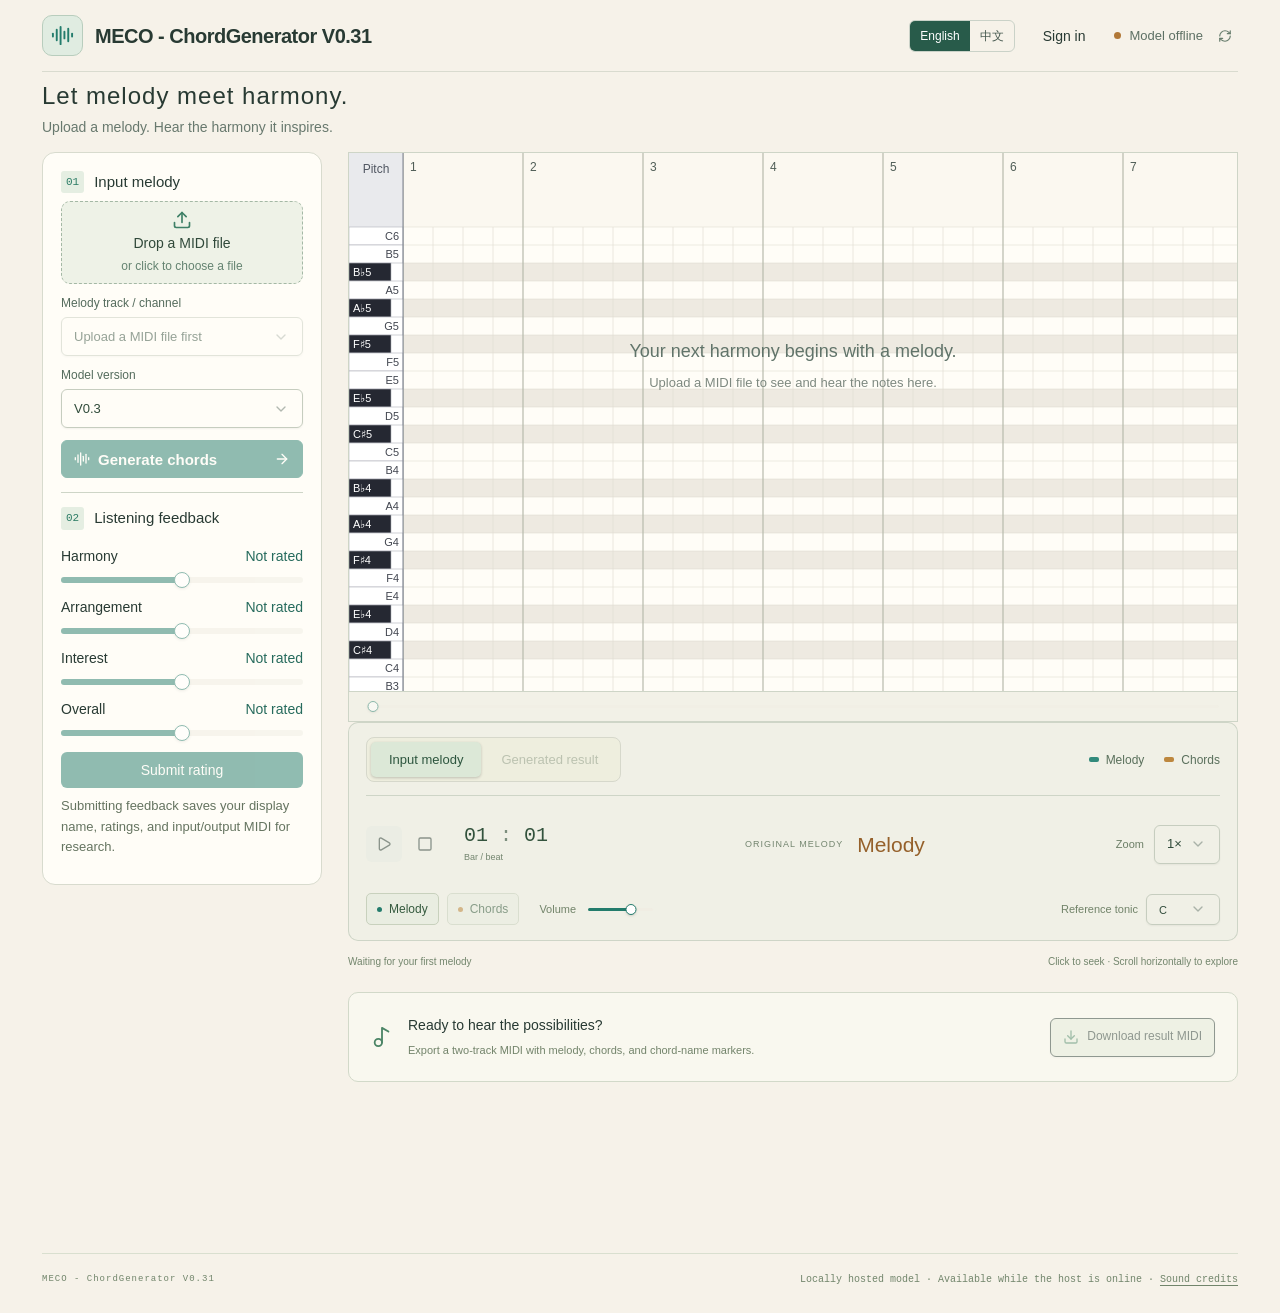
==== meco/index.html @ 8ca3a651 "Publish homepage and independent bilingual MECO" ====
<!doctype html><html lang="en"><head><meta charset="UTF-8"><meta name="viewport" content="width=device-width, initial-scale=1"><title>MECO · Melody to Harmony</title>  <script type="module" crossorigin src="/meco/assets/index-B9GbP_DT.js"></script>
  <link rel="stylesheet" crossorigin href="/meco/assets/index-DmqpedEL.css">
</head><body><div id="root"></div></body></html>
---- meco/assets/index-DmqpedEL.css ----
/*! tailwindcss v4.2.1 | MIT License | https://tailwindcss.com */
@layer properties{@supports (((-webkit-hyphens:none)) and (not (margin-trim:inline))) or ((-moz-orient:inline) and (not (color:rgb(from red r g b)))){:root,:host{--shimmer-angle:20deg}*,:before,:after,::backdrop{--tw-translate-x:0;--tw-translate-y:0;--tw-translate-z:0;--tw-rotate-x:initial;--tw-rotate-y:initial;--tw-rotate-z:initial;--tw-skew-x:initial;--tw-skew-y:initial;--tw-border-style:solid;--tw-leading:initial;--tw-font-weight:initial;--tw-shadow:0 0 #0000;--tw-shadow-color:initial;--tw-shadow-alpha:100%;--tw-inset-shadow:0 0 #0000;--tw-inset-shadow-color:initial;--tw-inset-shadow-alpha:100%;--tw-ring-color:initial;--tw-ring-shadow:0 0 #0000;--tw-inset-ring-color:initial;--tw-inset-ring-shadow:0 0 #0000;--tw-ring-inset:initial;--tw-ring-offset-width:0px;--tw-ring-offset-color:#fff;--tw-ring-offset-shadow:0 0 #0000;--tw-outline-style:solid;--tw-duration:initial;--tw-animation-delay:0s;--tw-animation-direction:normal;--tw-animation-duration:initial;--tw-animation-fill-mode:none;--tw-animation-iteration-count:1;--tw-enter-blur:0;--tw-enter-opacity:1;--tw-enter-rotate:0;--tw-enter-scale:1;--tw-enter-translate-x:0;--tw-enter-translate-y:0;--tw-exit-blur:0;--tw-exit-opacity:1;--tw-exit-rotate:0;--tw-exit-scale:1;--tw-exit-translate-x:0;--tw-exit-translate-y:0;--scroll-fade-t:0px;--scroll-fade-b:0px;--scroll-fade-s:0px;--scroll-fade-e:0px;--scroll-fade-mask:initial;--shimmer-image:initial;--shimmer-text-fill:initial}}}@layer theme{:root,:host{--color-black:#000;--color-white:#fff;--spacing:.25rem;--container-lg:32rem;--text-xs:.75rem;--text-xs--line-height:calc(1 / .75);--text-sm:.875rem;--text-sm--line-height:calc(1.25 / .875);--text-base:1rem;--text-base--line-height:calc(1.5 / 1);--text-lg:1.125rem;--text-lg--line-height:calc(1.75 / 1.125);--font-weight-medium:500;--font-weight-semibold:600;--radius-xs:.125rem;--default-transition-duration:.15s;--default-transition-timing-function:cubic-bezier(.4, 0, .2, 1);--default-font-family:Arial, Helvetica, sans-serif;--default-mono-font-family:ui-monospace, SFMono-Regular, Menlo, Monaco, Consolas, "Liberation Mono", "Courier New", monospace}}@layer base{*,:after,:before,::backdrop{box-sizing:border-box;border:0 solid;margin:0;padding:0}::file-selector-button{box-sizing:border-box;border:0 solid;margin:0;padding:0}html,:host{-webkit-text-size-adjust:100%;tab-size:4;line-height:1.5;font-family:var(--default-font-family,ui-sans-serif, system-ui, sans-serif, "Apple Color Emoji", "Segoe UI Emoji", "Segoe UI Symbol", "Noto Color Emoji");font-feature-settings:var(--default-font-feature-settings,normal);font-variation-settings:var(--default-font-variation-settings,normal);-webkit-tap-highlight-color:transparent}hr{height:0;color:inherit;border-top-width:1px}abbr:where([title]){-webkit-text-decoration:underline dotted;text-decoration:underline dotted}h1,h2,h3,h4,h5,h6{font-size:inherit;font-weight:inherit}a{color:inherit;-webkit-text-decoration:inherit;-webkit-text-decoration:inherit;-webkit-text-decoration:inherit;-webkit-text-decoration:inherit;text-decoration:inherit}b,strong{font-weight:bolder}code,kbd,samp,pre{font-family:var(--default-mono-font-family,ui-monospace, SFMono-Regular, Menlo, Monaco, Consolas, "Liberation Mono", "Courier New", monospace);font-feature-settings:var(--default-mono-font-feature-settings,normal);font-variation-settings:var(--default-mono-font-variation-settings,normal);font-size:1em}small{font-size:80%}sub,sup{vertical-align:baseline;font-size:75%;line-height:0;position:relative}sub{bottom:-.25em}sup{top:-.5em}table{text-indent:0;border-color:inherit;border-collapse:collapse}:-moz-focusring{outline:auto}progress{vertical-align:baseline}summary{display:list-item}ol,ul,menu{list-style:none}img,svg,video,canvas,audio,iframe,embed,object{vertical-align:middle;display:block}img,video{max-width:100%;height:auto}button,input,select,optgroup,textarea{font:inherit;font-feature-settings:inherit;font-variation-settings:inherit;letter-spacing:inherit;color:inherit;opacity:1;background-color:#0000;border-radius:0}::file-selector-button{font:inherit;font-feature-settings:inherit;font-variation-settings:inherit;letter-spacing:inherit;color:inherit;opacity:1;background-color:#0000;border-radius:0}:where(select:is([multiple],[size])) optgroup{font-weight:bolder}:where(select:is([multiple],[size])) optgroup option{padding-inline-start:20px}::file-selector-button{margin-inline-end:4px}::placeholder{opacity:1}@supports (not ((-webkit-appearance:-apple-pay-button))) or (contain-intrinsic-size:1px){::placeholder{color:currentColor}@supports (color:color-mix(in lab, red, red)){::placeholder{color:color-mix(in oklab, currentcolor 50%, transparent)}}}textarea{resize:vertical}::-webkit-search-decoration{-webkit-appearance:none}::-webkit-date-and-time-value{min-height:1lh;text-align:inherit}::-webkit-datetime-edit{display:inline-flex}::-webkit-datetime-edit-fields-wrapper{padding:0}::-webkit-datetime-edit{padding-block:0}::-webkit-datetime-edit-year-field{padding-block:0}::-webkit-datetime-edit-month-field{padding-block:0}::-webkit-datetime-edit-day-field{padding-block:0}::-webkit-datetime-edit-hour-field{padding-block:0}::-webkit-datetime-edit-minute-field{padding-block:0}::-webkit-datetime-edit-second-field{padding-block:0}::-webkit-datetime-edit-millisecond-field{padding-block:0}::-webkit-datetime-edit-meridiem-field{padding-block:0}::-webkit-calendar-picker-indicator{line-height:1}:-moz-ui-invalid{box-shadow:none}button,input:where([type=button],[type=reset],[type=submit]){appearance:button}::file-selector-button{appearance:button}::-webkit-inner-spin-button{height:auto}::-webkit-outer-spin-button{height:auto}[hidden]:where(:not([hidden=until-found])){display:none!important}}@layer components;@layer utilities{.pointer-events-none{pointer-events:none}.sr-only{clip-path:inset(50%);white-space:nowrap;border-width:0;width:1px;height:1px;margin:-1px;padding:0;position:absolute;overflow:hidden}.absolute{position:absolute}.fixed{position:fixed}.relative{position:relative}.static{position:static}.inset-0{inset:calc(var(--spacing) * 0)}.start{inset-inline-start:var(--spacing)}.end{inset-inline-end:var(--spacing)}.top-1\/2{top:50%}.top-4{top:calc(var(--spacing) * 4)}.top-\[50\%\]{top:50%}.right-3\.5{right:calc(var(--spacing) * 3.5)}.right-4{right:calc(var(--spacing) * 4)}.left-\[50\%\]{left:50%}.isolate{isolation:isolate}.z-50{z-index:50}.block{display:block}.flex{display:flex}.grid{display:grid}.inline-flex{display:inline-flex}.size-4{width:calc(var(--spacing) * 4);height:calc(var(--spacing) * 4)}.size-6{width:calc(var(--spacing) * 6);height:calc(var(--spacing) * 6)}.size-8{width:calc(var(--spacing) * 8);height:calc(var(--spacing) * 8)}.size-9{width:calc(var(--spacing) * 9);height:calc(var(--spacing) * 9)}.size-10{width:calc(var(--spacing) * 10);height:calc(var(--spacing) * 10)}.h-6{height:calc(var(--spacing) * 6)}.h-8{height:calc(var(--spacing) * 8)}.h-9{height:calc(var(--spacing) * 9)}.h-10{height:calc(var(--spacing) * 10)}.w-fit{width:fit-content}.w-full{width:100%}.max-w-\[calc\(100\%-2rem\)\]{max-width:calc(100% - 2rem)}.min-w-0{min-width:calc(var(--spacing) * 0)}.shrink-0{flex-shrink:0}.grow{flex-grow:1}.translate-x-\[-50\%\]{--tw-translate-x:-50%;translate:var(--tw-translate-x) var(--tw-translate-y)}.-translate-y-1\/2{--tw-translate-y:calc(calc(1 / 2 * 100%) * -1);translate:var(--tw-translate-x) var(--tw-translate-y)}.translate-y-\[-50\%\]{--tw-translate-y:-50%;translate:var(--tw-translate-x) var(--tw-translate-y)}.transform{transform:var(--tw-rotate-x,) var(--tw-rotate-y,) var(--tw-rotate-z,) var(--tw-skew-x,) var(--tw-skew-y,)}.touch-none{touch-action:none}.appearance-none{appearance:none}.flex-col{flex-direction:column}.flex-col-reverse{flex-direction:column-reverse}.items-center{align-items:center}.justify-center{justify-content:center}.gap-1{gap:calc(var(--spacing) * 1)}.gap-1\.5{gap:calc(var(--spacing) * 1.5)}.gap-2{gap:calc(var(--spacing) * 2)}.gap-4{gap:calc(var(--spacing) * 4)}.overflow-hidden{overflow:hidden}.rounded-full{border-radius:3.40282e38px}.rounded-lg{border-radius:var(--radius)}.rounded-md{border-radius:calc(var(--radius) - 2px)}.rounded-xs{border-radius:var(--radius-xs)}.border{border-style:var(--tw-border-style);border-width:1px}.border-input{border-color:var(--input)}.border-primary{border-color:var(--primary)}.bg-\[Canvas\]{background-color:canvas}.bg-background{background-color:var(--background)}.bg-black\/50{background-color:#00000080}@supports (color:color-mix(in lab, red, red)){.bg-black\/50{background-color:color-mix(in oklab, var(--color-black) 50%, transparent)}}.bg-destructive{background-color:var(--destructive)}.bg-muted{background-color:var(--muted)}.bg-primary{background-color:var(--primary)}.bg-secondary{background-color:var(--secondary)}.bg-transparent{background-color:#0000}.bg-white{background-color:var(--color-white)}.p-6{padding:calc(var(--spacing) * 6)}.px-2{padding-inline:calc(var(--spacing) * 2)}.px-3{padding-inline:calc(var(--spacing) * 3)}.px-4{padding-inline:calc(var(--spacing) * 4)}.px-6{padding-inline:calc(var(--spacing) * 6)}.py-1{padding-block:calc(var(--spacing) * 1)}.py-2{padding-block:calc(var(--spacing) * 2)}.pr-9{padding-right:calc(var(--spacing) * 9)}.text-center{text-align:center}.text-base{font-size:var(--text-base);line-height:var(--tw-leading,var(--text-base--line-height))}.text-lg{font-size:var(--text-lg);line-height:var(--tw-leading,var(--text-lg--line-height))}.text-sm{font-size:var(--text-sm);line-height:var(--tw-leading,var(--text-sm--line-height))}.text-xs{font-size:var(--text-xs);line-height:var(--tw-leading,var(--text-xs--line-height))}.leading-none{--tw-leading:1;line-height:1}.font-medium{--tw-font-weight:var(--font-weight-medium);font-weight:var(--font-weight-medium)}.font-semibold{--tw-font-weight:var(--font-weight-semibold);font-weight:var(--font-weight-semibold)}.whitespace-nowrap{white-space:nowrap}.text-\[CanvasText\]{color:canvastext}.text-muted-foreground{color:var(--muted-foreground)}.text-primary{color:var(--primary)}.text-primary-foreground{color:var(--primary-foreground)}.text-secondary-foreground{color:var(--secondary-foreground)}.text-white{color:var(--color-white)}.underline-offset-4{text-underline-offset:4px}.opacity-50{opacity:.5}.opacity-70{opacity:.7}.shadow-lg{--tw-shadow:0 10px 15px -3px var(--tw-shadow-color,#0000001a), 0 4px 6px -4px var(--tw-shadow-color,#0000001a);box-shadow:var(--tw-inset-shadow), var(--tw-inset-ring-shadow), var(--tw-ring-offset-shadow), var(--tw-ring-shadow), var(--tw-shadow)}.shadow-sm{--tw-shadow:0 1px 3px 0 var(--tw-shadow-color,#0000001a), 0 1px 2px -1px var(--tw-shadow-color,#0000001a);box-shadow:var(--tw-inset-shadow), var(--tw-inset-ring-shadow), var(--tw-ring-offset-shadow), var(--tw-ring-shadow), var(--tw-shadow)}.shadow-xs{--tw-shadow:0 1px 2px 0 var(--tw-shadow-color,#0000000d);box-shadow:var(--tw-inset-shadow), var(--tw-inset-ring-shadow), var(--tw-ring-offset-shadow), var(--tw-ring-shadow), var(--tw-shadow)}.ring-ring\/50{--tw-ring-color:var(--ring)}@supports (color:color-mix(in lab, red, red)){.ring-ring\/50{--tw-ring-color:color-mix(in oklab, var(--ring) 50%, transparent)}}.ring-offset-background{--tw-ring-offset-color:var(--background)}.outline{outline-style:var(--tw-outline-style);outline-width:1px}.transition-\[color\,box-shadow\]{transition-property:color,box-shadow;transition-timing-function:var(--tw-ease,var(--default-transition-timing-function));transition-duration:var(--tw-duration,var(--default-transition-duration))}.transition-all{transition-property:all;transition-timing-function:var(--tw-ease,var(--default-transition-timing-function));transition-duration:var(--tw-duration,var(--default-transition-duration))}.transition-opacity{transition-property:opacity;transition-timing-function:var(--tw-ease,var(--default-transition-timing-function));transition-duration:var(--tw-duration,var(--default-transition-duration))}.duration-200{--tw-duration:.2s;transition-duration:.2s}.outline-none{--tw-outline-style:none;outline-style:none}.select-none{-webkit-user-select:none;user-select:none}.running{animation-play-state:running}.selection\:bg-primary ::selection{background-color:var(--primary)}.selection\:bg-primary::selection{background-color:var(--primary)}.selection\:text-primary-foreground ::selection{color:var(--primary-foreground)}.selection\:text-primary-foreground::selection{color:var(--primary-foreground)}.file\:inline-flex::file-selector-button{display:inline-flex}.file\:h-7::file-selector-button{height:calc(var(--spacing) * 7)}.file\:border-0::file-selector-button{border-style:var(--tw-border-style);border-width:0}.file\:bg-transparent::file-selector-button{background-color:#0000}.file\:text-sm::file-selector-button{font-size:var(--text-sm);line-height:var(--tw-leading,var(--text-sm--line-height))}.file\:font-medium::file-selector-button{--tw-font-weight:var(--font-weight-medium);font-weight:var(--font-weight-medium)}.file\:text-foreground::file-selector-button{color:var(--foreground)}.placeholder\:text-muted-foreground::placeholder{color:var(--muted-foreground)}@media (hover:hover){.hover\:bg-accent:hover{background-color:var(--accent)}.hover\:bg-destructive\/90:hover{background-color:var(--destructive)}@supports (color:color-mix(in lab, red, red)){.hover\:bg-destructive\/90:hover{background-color:color-mix(in oklab, var(--destructive) 90%, transparent)}}.hover\:bg-primary\/90:hover{background-color:var(--primary)}@supports (color:color-mix(in lab, red, red)){.hover\:bg-primary\/90:hover{background-color:color-mix(in oklab, var(--primary) 90%, transparent)}}.hover\:bg-secondary\/80:hover{background-color:var(--secondary)}@supports (color:color-mix(in lab, red, red)){.hover\:bg-secondary\/80:hover{background-color:color-mix(in oklab, var(--secondary) 80%, transparent)}}.hover\:text-accent-foreground:hover{color:var(--accent-foreground)}.hover\:underline:hover{text-decoration-line:underline}.hover\:opacity-100:hover{opacity:1}.hover\:ring-4:hover{--tw-ring-shadow:var(--tw-ring-inset,) 0 0 0 calc(4px + var(--tw-ring-offset-width)) var(--tw-ring-color,currentcolor);box-shadow:var(--tw-inset-shadow), var(--tw-inset-ring-shadow), var(--tw-ring-offset-shadow), var(--tw-ring-shadow), var(--tw-shadow)}}.focus\:ring-2:focus{--tw-ring-shadow:var(--tw-ring-inset,) 0 0 0 calc(2px + var(--tw-ring-offset-width)) var(--tw-ring-color,currentcolor);box-shadow:var(--tw-inset-shadow), var(--tw-inset-ring-shadow), var(--tw-ring-offset-shadow), var(--tw-ring-shadow), var(--tw-shadow)}.focus\:ring-ring:focus{--tw-ring-color:var(--ring)}.focus\:ring-offset-2:focus{--tw-ring-offset-width:2px;--tw-ring-offset-shadow:var(--tw-ring-inset,) 0 0 0 var(--tw-ring-offset-width) var(--tw-ring-offset-color)}.focus\:outline-hidden:focus{--tw-outline-style:none;outline-style:none}@media (forced-colors:active){.focus\:outline-hidden:focus{outline-offset:2px;outline:2px solid #0000}}.focus-visible\:border-ring:focus-visible{border-color:var(--ring)}.focus-visible\:ring-4:focus-visible{--tw-ring-shadow:var(--tw-ring-inset,) 0 0 0 calc(4px + var(--tw-ring-offset-width)) var(--tw-ring-color,currentcolor);box-shadow:var(--tw-inset-shadow), var(--tw-inset-ring-shadow), var(--tw-ring-offset-shadow), var(--tw-ring-shadow), var(--tw-shadow)}.focus-visible\:ring-\[3px\]:focus-visible{--tw-ring-shadow:var(--tw-ring-inset,) 0 0 0 calc(3px + var(--tw-ring-offset-width)) var(--tw-ring-color,currentcolor);box-shadow:var(--tw-inset-shadow), var(--tw-inset-ring-shadow), var(--tw-ring-offset-shadow), var(--tw-ring-shadow), var(--tw-shadow)}.focus-visible\:ring-destructive\/20:focus-visible{--tw-ring-color:var(--destructive)}@supports (color:color-mix(in lab, red, red)){.focus-visible\:ring-destructive\/20:focus-visible{--tw-ring-color:color-mix(in oklab, var(--destructive) 20%, transparent)}}.focus-visible\:ring-ring\/50:focus-visible{--tw-ring-color:var(--ring)}@supports (color:color-mix(in lab, red, red)){.focus-visible\:ring-ring\/50:focus-visible{--tw-ring-color:color-mix(in oklab, var(--ring) 50%, transparent)}}.focus-visible\:outline-hidden:focus-visible{--tw-outline-style:none;outline-style:none}@media (forced-colors:active){.focus-visible\:outline-hidden:focus-visible{outline-offset:2px;outline:2px solid #0000}}.disabled\:pointer-events-none:disabled{pointer-events:none}.disabled\:cursor-not-allowed:disabled{cursor:not-allowed}.disabled\:opacity-50:disabled{opacity:.5}.has-\[select\:disabled\]\:opacity-50:has(:is(select:disabled)){opacity:.5}.has-\[\>svg\]\:px-1\.5:has(>svg){padding-inline:calc(var(--spacing) * 1.5)}.has-\[\>svg\]\:px-2\.5:has(>svg){padding-inline:calc(var(--spacing) * 2.5)}.has-\[\>svg\]\:px-3:has(>svg){padding-inline:calc(var(--spacing) * 3)}.has-\[\>svg\]\:px-4:has(>svg){padding-inline:calc(var(--spacing) * 4)}.aria-invalid\:border-destructive[aria-invalid=true]{border-color:var(--destructive)}.aria-invalid\:ring-destructive\/20[aria-invalid=true]{--tw-ring-color:var(--destructive)}@supports (color:color-mix(in lab, red, red)){.aria-invalid\:ring-destructive\/20[aria-invalid=true]{--tw-ring-color:color-mix(in oklab, var(--destructive) 20%, transparent)}}.data-\[disabled\]\:opacity-50[data-disabled]{opacity:.5}.data-\[orientation\=horizontal\]\:h-1\.5[data-orientation=horizontal]{height:calc(var(--spacing) * 1.5)}.data-\[orientation\=horizontal\]\:h-full[data-orientation=horizontal]{height:100%}.data-\[orientation\=horizontal\]\:w-full[data-orientation=horizontal]{width:100%}.data-\[orientation\=vertical\]\:h-full[data-orientation=vertical]{height:100%}.data-\[orientation\=vertical\]\:min-h-44[data-orientation=vertical]{min-height:calc(var(--spacing) * 44)}.data-\[orientation\=vertical\]\:w-1\.5[data-orientation=vertical]{width:calc(var(--spacing) * 1.5)}.data-\[orientation\=vertical\]\:w-auto[data-orientation=vertical]{width:auto}.data-\[orientation\=vertical\]\:w-full[data-orientation=vertical]{width:100%}.data-\[orientation\=vertical\]\:flex-col[data-orientation=vertical]{flex-direction:column}.data-\[size\=sm\]\:h-8[data-size=sm]{height:calc(var(--spacing) * 8)}.data-\[size\=sm\]\:py-1[data-size=sm]{padding-block:calc(var(--spacing) * 1)}.data-\[state\=closed\]\:animate-out[data-state=closed]{animation:exit var(--tw-animation-duration,var(--tw-duration,.15s))var(--tw-ease,ease)var(--tw-animation-delay,0s)var(--tw-animation-iteration-count,1)var(--tw-animation-direction,normal)var(--tw-animation-fill-mode,none)}.data-\[state\=closed\]\:fade-out-0[data-state=closed]{--tw-exit-opacity:0}.data-\[state\=closed\]\:zoom-out-95[data-state=closed]{--tw-exit-scale:.95}.data-\[state\=open\]\:animate-in[data-state=open]{animation:enter var(--tw-animation-duration,var(--tw-duration,.15s))var(--tw-ease,ease)var(--tw-animation-delay,0s)var(--tw-animation-iteration-count,1)var(--tw-animation-direction,normal)var(--tw-animation-fill-mode,none)}.data-\[state\=open\]\:bg-accent[data-state=open]{background-color:var(--accent)}.data-\[state\=open\]\:text-muted-foreground[data-state=open]{color:var(--muted-foreground)}.data-\[state\=open\]\:fade-in-0[data-state=open]{--tw-enter-opacity:0}.data-\[state\=open\]\:zoom-in-95[data-state=open]{--tw-enter-scale:.95}@media (width>=40rem){.sm\:max-w-lg{max-width:var(--container-lg)}.sm\:flex-row{flex-direction:row}.sm\:justify-end{justify-content:flex-end}.sm\:text-left{text-align:left}}@media (width>=48rem){.md\:text-sm{font-size:var(--text-sm);line-height:var(--tw-leading,var(--text-sm--line-height))}}@media (prefers-color-scheme:dark){.dark\:border-input{border-color:var(--input)}.dark\:bg-destructive\/60{background-color:var(--destructive)}@supports (color:color-mix(in lab, red, red)){.dark\:bg-destructive\/60{background-color:color-mix(in oklab, var(--destructive) 60%, transparent)}}.dark\:bg-input\/30{background-color:var(--input)}@supports (color:color-mix(in lab, red, red)){.dark\:bg-input\/30{background-color:color-mix(in oklab, var(--input) 30%, transparent)}}@media (hover:hover){.dark\:hover\:bg-accent\/50:hover{background-color:var(--accent)}@supports (color:color-mix(in lab, red, red)){.dark\:hover\:bg-accent\/50:hover{background-color:color-mix(in oklab, var(--accent) 50%, transparent)}}.dark\:hover\:bg-input\/50:hover{background-color:var(--input)}@supports (color:color-mix(in lab, red, red)){.dark\:hover\:bg-input\/50:hover{background-color:color-mix(in oklab, var(--input) 50%, transparent)}}}.dark\:focus-visible\:ring-destructive\/40:focus-visible{--tw-ring-color:var(--destructive)}@supports (color:color-mix(in lab, red, red)){.dark\:focus-visible\:ring-destructive\/40:focus-visible{--tw-ring-color:color-mix(in oklab, var(--destructive) 40%, transparent)}}.dark\:aria-invalid\:ring-destructive\/40[aria-invalid=true]{--tw-ring-color:var(--destructive)}@supports (color:color-mix(in lab, red, red)){.dark\:aria-invalid\:ring-destructive\/40[aria-invalid=true]{--tw-ring-color:color-mix(in oklab, var(--destructive) 40%, transparent)}}}.\[\&_svg\]\:pointer-events-none svg{pointer-events:none}.\[\&_svg\]\:shrink-0 svg{flex-shrink:0}.\[\&_svg\:not\(\[class\*\=\'size-\'\]\)\]\:size-3 svg:not([class*=size-]){width:calc(var(--spacing) * 3);height:calc(var(--spacing) * 3)}.\[\&_svg\:not\(\[class\*\=\'size-\'\]\)\]\:size-4 svg:not([class*=size-]){width:calc(var(--spacing) * 4);height:calc(var(--spacing) * 4)}}@property --tw-animation-delay{syntax:"*";inherits:false;initial-value:0s}@property --tw-animation-direction{syntax:"*";inherits:false;initial-value:normal}@property --tw-animation-duration{syntax:"*";inherits:false}@property --tw-animation-fill-mode{syntax:"*";inherits:false;initial-value:none}@property --tw-animation-iteration-count{syntax:"*";inherits:false;initial-value:1}@property --tw-enter-blur{syntax:"*";inherits:false;initial-value:0}@property --tw-enter-opacity{syntax:"*";inherits:false;initial-value:1}@property --tw-enter-rotate{syntax:"*";inherits:false;initial-value:0}@property --tw-enter-scale{syntax:"*";inherits:false;initial-value:1}@property --tw-enter-translate-x{syntax:"*";inherits:false;initial-value:0}@property --tw-enter-translate-y{syntax:"*";inherits:false;initial-value:0}@property --tw-exit-blur{syntax:"*";inherits:false;initial-value:0}@property --tw-exit-opacity{syntax:"*";inherits:false;initial-value:1}@property --tw-exit-rotate{syntax:"*";inherits:false;initial-value:0}@property --tw-exit-scale{syntax:"*";inherits:false;initial-value:1}@property --tw-exit-translate-x{syntax:"*";inherits:false;initial-value:0}@property --tw-exit-translate-y{syntax:"*";inherits:false;initial-value:0}@property --scroll-fade-t{syntax:"<length-percentage>";inherits:false;initial-value:0}@property --scroll-fade-b{syntax:"<length-percentage>";inherits:false;initial-value:0}@property --scroll-fade-s{syntax:"<length-percentage>";inherits:false;initial-value:0}@property --scroll-fade-e{syntax:"<length-percentage>";inherits:false;initial-value:0}@property --scroll-fade-mask{syntax:"*";inherits:false}@property --shimmer-angle{syntax:"<angle>";inherits:true;initial-value:20deg}@property --shimmer-image{syntax:"*";inherits:false}@property --shimmer-text-fill{syntax:"*";inherits:false}@media (prefers-reduced-motion:reduce){.shimmer{-webkit-text-fill-color:currentColor;background-image:none;animation:none}}:root{--background:#fff;--foreground:#171717;--card:#fff;--card-foreground:#171717;--popover:#fff;--popover-foreground:#171717;--primary:#171717;--primary-foreground:#fafafa;--secondary:#f5f5f5;--secondary-foreground:#171717;--muted:#f5f5f5;--muted-foreground:#737373;--accent:#f5f5f5;--accent-foreground:#171717;--destructive:#e7000b;--border:#e5e5e5;--input:#e5e5e5;--ring:#a1a1a1;--chart-1:#f54900;--chart-2:#009689;--chart-3:#104e64;--chart-4:#ffb900;--chart-5:#fe9a00;--radius:.625rem;--sidebar:#fafafa;--sidebar-foreground:#171717;--sidebar-primary:#171717;--sidebar-primary-foreground:#fafafa;--sidebar-accent:#f5f5f5;--sidebar-accent-foreground:#171717;--sidebar-border:#e5e5e5;--sidebar-ring:#a1a1a1}@media (prefers-color-scheme:dark){:root{--background:#0a0a0a;--foreground:#ededed;--card:#171717;--card-foreground:#ededed;--popover:#171717;--popover-foreground:#ededed;--primary:#ededed;--primary-foreground:#171717;--secondary:#262626;--secondary-foreground:#ededed;--muted:#262626;--muted-foreground:#a1a1a1;--accent:#262626;--accent-foreground:#ededed;--destructive:#ff6467;--border:#ffffff1a;--input:#ffffff26;--ring:#737373;--chart-1:#8e51ff;--chart-2:#00bc7d;--chart-3:#fe9a00;--chart-4:#ad46ff;--chart-5:#ff2056;--sidebar:#171717;--sidebar-foreground:#ededed;--sidebar-primary:#8e51ff;--sidebar-primary-foreground:#ededed;--sidebar-accent:#262626;--sidebar-accent-foreground:#ededed;--sidebar-border:#ffffff1a;--sidebar-ring:#737373}}body{background:var(--background);color:var(--foreground);font-family:Arial,Helvetica,sans-serif}:root,.dark{--background:#f6f2e9;--foreground:#283a33;--card:#fffdf7;--card-foreground:#283a33;--popover:#f0ede3;--popover-foreground:#283a33;--primary:#237c6c;--primary-foreground:#fffdf8;--secondary:#e7ece3;--secondary-foreground:#283a33;--muted:#f0ede3;--muted-foreground:#65766b;--accent:#e3eadd;--accent-foreground:#283a33;--border:#d6d8cb;--input:#c6cdbf;--ring:#237c6c;--radius:.5rem}*{box-sizing:border-box}body{color:#283a33;background:#f6f2e9;margin:0;font-family:Inter,-apple-system,BlinkMacSystemFont,PingFang SC,sans-serif;font-size:15px}button:not(:disabled){cursor:pointer}button:disabled{cursor:not-allowed}main{max-width:1680px;margin:auto;padding:0 42px}h1,h2,h3,p{margin:0}.topbar{border-bottom:1px solid #d9dbcf;justify-content:space-between;align-items:center;height:84px;display:flex}.brand{letter-spacing:-.5px;align-items:center;gap:12px;font-size:20px;font-weight:600;display:flex}.brand-mark{color:#237c6c;background:#e0ece1;border:1px solid #b8cdbd;border-radius:10px;padding:8px}.brand small{color:#687a6c;letter-spacing:2px;margin-left:11px;font-size:10px;font-weight:400;display:inline-block}.connection{color:#5d7064;align-items:center;gap:9px;font-size:13px;display:flex}.connection i{background:#84968a;border-radius:50%;width:7px;height:7px}.connection i.good{background:#237c6c;box-shadow:0 0 9px #237c6c40}.connection i.bad{background:#b17837}.connection button{color:#667c6c;padding:6px}.workspace-title{justify-content:space-between;align-items:center;padding:38px 0 30px;display:flex}.eyebrow{color:#487c69;letter-spacing:2px;margin-bottom:13px;font:11px ui-monospace,monospace}h1{letter-spacing:1px;font-size:30px;font-weight:500}.subtitle{color:#68796e;margin-top:11px;font-size:14px}.model-tag{color:#68796e;border-left:1px solid #d1d9cc;padding-left:24px;font-size:12px;line-height:2}.model-tag strong{color:#304c3b;font-family:ui-monospace,monospace;font-size:21px;font-weight:500;display:block}.model-tag strong span{color:#68796e;font-size:12px}.workspace{grid-template-columns:280px minmax(0,1fr);align-items:start;gap:26px;display:grid}.control-panel{background:#fffdf7;border:1px solid #d8dbce;border-radius:13px;padding:24px 20px}.section-label{align-items:center;gap:10px;font-size:15px;font-weight:500;display:flex}.section-label>span{color:#2c7c65;background:#e5eee2;border-radius:3px;padding:3px 5px;font-family:ui-monospace,monospace;font-size:11px}.section-label>svg{color:#6c8372;margin-left:auto}.second{border-top:1px solid #dce0d3;margin-top:22px;padding-top:23px}.dropzone{color:#3f8067;background:#eef2e7;border:1px dashed #a4b8a5;border-radius:9px;flex-direction:column;justify-content:center;align-items:center;gap:7px;width:100%;min-height:166px;margin-top:19px;padding:20px 10px;transition:all .2s;display:flex}.dropzone:hover,.dropzone.dragging{background:#e3eddd;border-color:#237c6c}.dropzone strong{color:#30493a;overflow-wrap:anywhere;max-width:100%;margin-top:5px;font-size:14px;font-weight:500}.dropzone span{color:#648371;font-size:12px}.dropzone small{color:#748475;margin-top:5px;font-size:10px}.field-label{color:#556c5d;margin:20px 0 8px;font-size:12px;display:block}[data-slot=native-select-wrapper]{width:100%}[data-slot=native-select]{color:#304b3a;width:100%;height:39px;font-size:13px}[data-slot=input]{height:39px;font-size:13px}.facts{flex-direction:column;gap:10px;margin-top:22px;font-size:12px;display:flex}.facts>div{justify-content:space-between;display:flex}.facts span{color:#718372}.facts b{color:#395540;font-family:ui-monospace,monospace;font-weight:400}.generate{border:1px solid #237c6c;width:100%;margin-top:24px;height:44px!important;font-size:15px!important;font-weight:600!important}.generate>svg:last-child{margin-left:auto}.helper{color:#718271;margin-top:13px;font-size:11px;line-height:1.85}.rules{border-top:1px solid #dce0d3;margin-top:25px;padding-top:18px}.rules span{color:#526b59;font-size:11px}.rules p{color:#718271;margin-top:7px;font-size:11px;line-height:1.85}.editor{min-width:0}.editor-head{justify-content:space-between;align-items:center;height:40px;margin-bottom:14px;display:flex}.editor-head>div{align-items:center;gap:10px;display:flex}.editor-head svg{color:#4d8068}h2{font-size:16px;font-weight:500}.muted{color:#778776;font-size:11px}.tabs-row{border-bottom:1px solid #ced5c7;justify-content:space-between;align-items:center;padding-bottom:13px;display:flex}.play-tabs{background:#eeeede;border:1px solid #d6d8cb;border-radius:8px;gap:2px;padding:4px;display:flex}.play-tabs button{color:#72836e;border-radius:5px;align-items:center;gap:7px;padding:8px 18px;font-size:13px;display:flex}.play-tabs button.active{color:#2d553e;background:#dce8d7;box-shadow:0 1px 3px #0003}.play-tabs button:disabled{opacity:.4}.legend{color:#5a705c;gap:20px;font-size:12px;display:flex}.legend span{align-items:center;gap:7px;display:flex}.legend i{background:#328a7b;border-radius:2px;width:10px;height:5px}.legend .amber i{background:#bd873e}.transport{background:#f0f0e6;border:1px solid #ced5c7;border-bottom:0;border-radius:10px 10px 0 0;justify-content:space-between;align-items:center;margin-top:16px;padding:14px 17px;display:flex}.transport-controls{align-items:center;gap:5px;display:flex}.time-display{min-width:90px;margin-left:16px}.time-display b{color:#33533d;font:20px ui-monospace,monospace}.time-display b span{color:#7c8e7d}.time-display small{color:#73856f;margin-top:3px;font-size:9px;display:block}.current-chord{align-items:center;gap:14px;display:flex}.current-chord small{letter-spacing:1px;color:#73856f;font-size:9px}.current-chord strong{color:#95602a;font-size:21px;font-weight:500}.zoom{color:#6b7e66;align-items:center;gap:10px;font-size:11px;display:flex}.zoom [data-slot=native-select-wrapper]{width:66px}.roll-scroll{scrollbar-width:thin;scrollbar-color:#b2beaa #ebece1;border:1px solid #ced5c7;max-height:470px;overflow:auto}.roll-scroll svg{cursor:crosshair;display:block}.seek{background:#f2f1e7;border:1px solid #ced5c7;border-top:0;padding:13px 18px}.seek [data-slot=slider-track]{height:3px}.seek [data-slot=slider-thumb]{width:11px;height:11px}.mixer{background:#f0f0e6;border:1px solid #ced5c7;border-top:0;border-radius:0 0 10px 10px;flex-wrap:wrap;align-items:center;gap:20px;padding:15px 17px;display:flex}.toggles{gap:8px;display:flex}.toggles button{color:#718369;background:#e9ede1;border:1px solid #c8d1bd;border-radius:5px;align-items:center;gap:7px;padding:6px 10px;font-size:12px;display:flex}.toggles i{background:#91a186;border-radius:50%;width:5px;height:5px}.toggles .on{color:#355a3e}.toggles .on i{background:#237c6c}.toggles .amber.on i{background:#bd873e}.toggles button:disabled{opacity:.55}.volume{color:#718369;align-items:center;gap:12px;font-size:11px;display:flex}.volume [data-slot=slider]{width:65px}.volume [data-slot=slider-thumb]{width:11px;height:11px}.volume [data-slot=slider-track]{height:3px}.key-select{color:#718369;align-items:center;gap:8px;margin-left:auto;font-size:11px;display:flex}.key-select [data-slot=native-select-wrapper]{width:74px}.key-select select{height:31px!important;font-size:11px!important}.editor-foot{color:#73866d;justify-content:space-between;gap:20px;margin:12px 0 0;font-size:10px;line-height:1.7;display:flex}.editor-foot p{overflow-wrap:anywhere}.feedback{margin-top:18px;font-size:12px}.feedback:empty{display:none}.feedback p{border-radius:6px;margin-top:7px;padding:11px 13px;line-height:1.6}.feedback .busy{color:#3c7856;background:#e3efde;align-items:center;gap:9px;display:flex}.error{color:#a0432e;background:#fbe4db}.warning{color:#806636;background:#f4ecd8}.export-panel{background:#f9f8ef;border:1px solid #d2d9c9;border-radius:10px;justify-content:space-between;align-items:center;gap:18px;margin-top:22px;padding:22px;display:flex}.export-panel>div{align-items:center;gap:15px;display:flex}.export-panel svg{color:#4c8566;flex-shrink:0}.export-panel h3{font-size:14px;font-weight:500}.export-panel p{color:#73846b;margin-top:6px;font-size:11px}.export-panel button{background:#e4ecda!important;height:39px!important;font-size:12px!important}.sub-actions{color:#73866d;justify-content:space-between;gap:20px;margin-top:13px;font-size:10px;display:flex}.sub-actions button{color:#487b59;text-underline-offset:3px;text-decoration:underline}footer{color:#71856b;letter-spacing:1px;border-top:1px solid #d9dfcf;justify-content:space-between;margin:40px 0 0;padding:20px 0 28px;font:9px ui-monospace,monospace;display:flex}footer span{letter-spacing:0;font-size:10px}.spin{animation:1.1s linear infinite spin}@keyframes spin{to{transform:rotate(360deg)}}@media (width>=1600px){.workspace{grid-template-columns:305px minmax(0,1fr)}.control-panel{padding:26px}.roll-scroll{max-height:520px}}@media (width<=1050px){main{padding:0 22px}.workspace{grid-template-columns:250px minmax(0,1fr);gap:18px}.current-chord small{display:none}.mixer{gap:10px}.key-select{margin-left:0}.export-panel{flex-wrap:wrap}.legend{gap:10px}.editor-foot span{display:none}}@media (width<=720px){main{padding:0 16px}.topbar{height:68px}.brand{font-size:17px}.brand small{display:none}.connection{gap:5px;font-size:10px}.workspace-title{padding:27px 0}h1{font-size:25px}.model-tag{display:none}.workspace{flex-direction:column;display:flex}.control-panel{width:100%;padding:18px}.dropzone{min-height:120px}.facts{flex-direction:row;gap:15px}.facts>div{flex-direction:column;gap:5px}.rules{margin-top:15px;padding-top:12px}.rules p,.helper{font-size:12px}.editor{width:100%;margin-top:12px}.zoom{display:none}.transport{padding:12px}.time-display{margin-left:8px}.current-chord strong{font-size:18px}.play-tabs button{padding:8px 12px}.legend{font-size:11px}.sub-actions,footer{flex-direction:column;gap:10px}.roll-scroll{max-height:420px}.field-label,.rules span{font-size:13px}.editor-foot{font-size:11px}.mixer{gap:14px}.key-select{margin-left:auto}}:root{--lightningcss-light:initial;--lightningcss-dark: ;color-scheme:light}.roll-scroll{scroll-behavior:auto}.brand>span{overflow-wrap:anywhere}footer a{text-underline-offset:3px;text-decoration:underline}@media (width>=721px){.workspace{row-gap:0}.editor{display:contents}.editor>*{grid-column:2}.editor-head{grid-row:1}.tabs-row{grid-row:2;margin-bottom:16px}.transport{grid-row:3;margin-top:0}.control-panel{grid-area:3/1/span 5;align-self:start}}@media (width<=720px){.topbar{flex-wrap:wrap;gap:8px;height:auto;min-height:76px;padding:14px 0}.brand{font-size:18px}.connection,.muted{font-size:12px}}.rating-panel{background:#f9f8ef;border:1px solid #ced5c7;border-radius:10px;min-width:0;margin-top:24px;padding:24px}.rating-panel h3{font-size:18px;font-weight:600}.rating-panel p{color:#657460;overflow-wrap:anywhere;margin:8px 0 16px;font-size:14px;line-height:1.6}.rating-panel>label{margin-bottom:8px;font-size:14px;display:block}.rating-panel input{max-width:340px;font-size:16px!important}.rating-grid{grid-template-columns:1fr 1fr;gap:24px 36px;margin:24px 0;display:grid}.rating-label{justify-content:space-between;gap:16px;font-size:16px;display:flex}.rating-label output{font-variant-numeric:tabular-nums;color:#276b5d}.rating-item p{min-height:45px;margin-bottom:16px}.rating-scale{color:#657460;justify-content:space-between;margin-top:8px;font-size:13px;display:flex}.rating-panel .rating-note{font-size:14px}.rating-panel button{min-height:42px}@media (width<=720px){.rating-grid{grid-template-columns:1fr}.rating-panel{padding:18px}.rating-item p{min-height:0}}.header-right,.login-area{align-items:center;gap:12px;display:flex}.login-area{font-size:14px}.login-area>span{text-overflow:ellipsis;white-space:nowrap;max-width:180px;overflow:hidden}.control-panel .rating-panel{background:0 0;border:0;border-top:1px solid #ced5c7;border-radius:0;margin:20px 0 0;padding:18px 0 0}.control-panel .rating-grid{grid-template-columns:1fr;gap:16px;margin:18px 0}.control-panel .rating-label{margin-bottom:12px;font-size:14px}.control-panel .rating-scale{margin-top:5px;font-size:12px}.control-panel .rating-panel button{width:100%;min-height:36px}.control-panel .rating-panel p{margin:8px 0;font-size:13px}.control-panel .dropzone{min-height:105px;margin-top:12px;padding:12px}.control-panel .field-label,.control-panel .generate{margin-top:14px}.workspace-title{padding:18px 0!important}.login-area form label{margin-bottom:8px;display:block}.login-area form p{margin:8px 0}.login-area form button{margin-top:12px}@media (width>=721px){.control-panel{padding:18px!important}.topbar{height:72px!important}}@media (width<=720px){.header-right{flex-wrap:wrap}.login-area{font-size:14px}}@media (width>=721px){.workspace-title{padding:10px 0 14px!important}.workspace-title .eyebrow{display:none}.workspace-title h1{font-size:24px;line-height:1.25}.workspace-title .subtitle{margin-top:6px}.control-panel{grid-row:1/span 10!important}.control-panel .dropzone{gap:3px;min-height:78px;margin-top:8px;padding:8px}.control-panel .dropzone svg{width:20px;height:20px}.control-panel .dropzone strong{margin-top:0}.control-panel .dropzone small{display:none}.control-panel .field-label{margin:10px 0 5px}.control-panel .generate{margin-top:12px;height:38px!important}.control-panel .rating-panel{margin-top:14px;padding-top:14px}.control-panel .rating-grid{gap:14px;margin:16px 0}.control-panel .rating-label{margin-bottom:10px}.control-panel .rating-scale{display:none}.roll-scroll{min-height:180px;max-height:calc(100vh - 360px)}.control-panel .rating-panel button{height:36px;min-height:36px}}.blind-main{max-width:1200px;margin:auto;padding:0 32px 40px}.blind-heading{justify-content:space-between;align-items:center;margin:24px 0;display:flex}.blind-heading h1{margin:0 0 8px;font-size:26px}.blind-heading p{color:var(--muted-foreground);font-size:14px}.blind-heading strong{color:#227768;font-size:16px}.blind-workspace{grid-template-columns:300px 1fr;gap:24px;display:grid}.blind-rating,.blind-listening,.blind-start,.blind-report{background:#fffdf7;border:1px solid #d8dccf;border-radius:16px;padding:24px}.blind-rating h2{margin:16px 0 24px;font-size:20px}.blind-score{margin-bottom:26px}.blind-score label{justify-content:space-between;margin-bottom:12px;font-size:16px;display:flex}.blind-score output{color:#227768;font-variant-numeric:tabular-nums}.blind-rating>button{width:100%;margin:6px 0}.blind-rating>p{min-height:36px;margin:10px 0;font-size:13px}.blind-tabs{gap:10px;display:flex}.blind-tabs>button{flex:1}.blind-player{text-align:center;padding:26px 22px 20px}.blind-anonymous{color:#637a6c;letter-spacing:2px;font-size:14px;display:block}.blind-letter{color:#2b665a;font-size:88px;font-weight:400;line-height:1.4;display:block}.blind-play-buttons{justify-content:center;gap:12px;margin:26px 0;display:flex}.blind-time{color:#637a6c;justify-content:space-between;margin-top:10px;font-size:13px;display:flex}.blind-volume{align-items:center;gap:20px;max-width:260px;margin:24px auto 0;display:flex}.blind-volume>span{white-space:nowrap;font-size:14px}.blind-group-actions{border-top:1px solid #ddd;justify-content:space-between;align-items:center;gap:14px;padding-top:20px;display:flex}.blind-group-actions>span{color:#637a6c;text-align:center;max-width:230px;font-size:13px}.blind-progress{margin-top:26px}.blind-progress h2{margin-bottom:14px;font-size:18px}.blind-progress>div{grid-template-columns:repeat(10,1fr);gap:8px;display:grid}.blind-progress button{background:#fffdf7;border:1px solid #d5dacb;border-radius:8px;justify-content:center;align-items:center;gap:8px;padding:8px;display:flex}.blind-progress button.selected{outline:2px solid #227768}.blind-progress button.done{background:#deeee5}.blind-progress small{color:#6c7d73}.blind-start{text-align:center;max-width:670px;margin:45px auto;padding:40px}.blind-start>svg{color:#227768;margin:0 auto 20px}.blind-start h2{margin-bottom:15px;font-size:24px}.blind-start p{margin-bottom:18px;line-height:1.8}.blind-report-head{justify-content:space-between;display:flex}.blind-report h2{font-size:23px}.blind-report h3{margin:28px 0 12px;font-size:18px}.blind-table-wrap{overflow:auto}.blind-report table{border-collapse:collapse;width:100%;font-size:14px}.blind-report td,.blind-report th{text-align:left;white-space:nowrap;border-bottom:1px solid #ddd;padding:13px 12px}.blind-report thead{background:#edf2e9}.blind-report small{color:#697c6e}.blind-report p{margin-top:16px;font-size:14px;line-height:1.8}@media (width<=760px){.blind-main{padding:0 16px 30px}.blind-workspace{grid-template-columns:1fr}.blind-listening{grid-row:1}.blind-heading{align-items:flex-start;gap:16px}.blind-heading h1{font-size:22px}.blind-progress>div{grid-template-columns:repeat(5,1fr)}.blind-group-actions>span{display:none}.blind-main .brand span{font-size:16px}.blind-main .header-right{flex-wrap:wrap}.blind-letter{font-size:60px}}.blind-listening{min-width:0}.blind-player{padding:16px 0 10px}.blind-player-title{justify-content:space-between;align-items:center;margin:0 0 12px;display:flex}.blind-player-title strong{font-size:16px;font-weight:500}.blind-player-title span{color:#637a6c;font-size:13px}.blind-player .roll-scroll{text-align:left;border-radius:8px;height:250px;min-height:180px;max-height:250px}.blind-play-buttons{margin:16px 0}.blind-volume{margin-top:16px}.blind-player .roll-scroll svg{min-height:100%}.studio-transport{flex-wrap:wrap;gap:12px;margin-top:0}.studio-transport>.tabs-row{flex-basis:100%;width:100%}.function-caption{color:#526b59;background:#f0f0e6;border-inline:1px solid #ced5c7;padding:8px 16px;font-size:14px}.roll-note-name{color:#fff;white-space:nowrap;pointer-events:none;padding-left:2px;font:11px/16px ui-monospace,monospace;overflow:hidden}.roll-keyboard{cursor:default}.language-switch{border:1px solid #cad2c8;border-radius:6px;flex-shrink:0;display:flex;overflow:hidden}.language-switch button{color:#46594f;cursor:pointer;background:0 0;padding:6px 10px;font-size:12px}.language-switch button[aria-pressed=true]{color:#fff;background:#285b4a}.header-right{flex-wrap:wrap}.connection{white-space:nowrap}.workspace-title h1{line-height:1.2}.topbar .brand{flex-shrink:0}@media (width<=900px){.topbar{flex-wrap:wrap;gap:15px}.header-right{gap:10px}}@property --tw-translate-x{syntax:"*";inherits:false;initial-value:0}@property --tw-translate-y{syntax:"*";inherits:false;initial-value:0}@property --tw-translate-z{syntax:"*";inherits:false;initial-value:0}@property --tw-rotate-x{syntax:"*";inherits:false}@property --tw-rotate-y{syntax:"*";inherits:false}@property --tw-rotate-z{syntax:"*";inherits:false}@property --tw-skew-x{syntax:"*";inherits:false}@property --tw-skew-y{syntax:"*";inherits:false}@property --tw-border-style{syntax:"*";inherits:false;initial-value:solid}@property --tw-leading{syntax:"*";inherits:false}@property --tw-font-weight{syntax:"*";inherits:false}@property --tw-shadow{syntax:"*";inherits:false;initial-value:0 0 #0000}@property --tw-shadow-color{syntax:"*";inherits:false}@property --tw-shadow-alpha{syntax:"<percentage>";inherits:false;initial-value:100%}@property --tw-inset-shadow{syntax:"*";inherits:false;initial-value:0 0 #0000}@property --tw-inset-shadow-color{syntax:"*";inherits:false}@property --tw-inset-shadow-alpha{syntax:"<percentage>";inherits:false;initial-value:100%}@property --tw-ring-color{syntax:"*";inherits:false}@property --tw-ring-shadow{syntax:"*";inherits:false;initial-value:0 0 #0000}@property --tw-inset-ring-color{syntax:"*";inherits:false}@property --tw-inset-ring-shadow{syntax:"*";inherits:false;initial-value:0 0 #0000}@property --tw-ring-inset{syntax:"*";inherits:false}@property --tw-ring-offset-width{syntax:"<length>";inherits:false;initial-value:0}@property --tw-ring-offset-color{syntax:"*";inherits:false;initial-value:#fff}@property --tw-ring-offset-shadow{syntax:"*";inherits:false;initial-value:0 0 #0000}@property --tw-outline-style{syntax:"*";inherits:false;initial-value:solid}@property --tw-duration{syntax:"*";inherits:false}@keyframes enter{0%{opacity:var(--tw-enter-opacity,1);transform:translate3d(var(--tw-enter-translate-x,0),var(--tw-enter-translate-y,0),0)scale3d(var(--tw-enter-scale,1),var(--tw-enter-scale,1),var(--tw-enter-scale,1))rotate(var(--tw-enter-rotate,0));filter:blur(var(--tw-enter-blur,0))}}@keyframes exit{to{opacity:var(--tw-exit-opacity,1);transform:translate3d(var(--tw-exit-translate-x,0),var(--tw-exit-translate-y,0),0)scale3d(var(--tw-exit-scale,1),var(--tw-exit-scale,1),var(--tw-exit-scale,1))rotate(var(--tw-exit-rotate,0));filter:blur(var(--tw-exit-blur,0))}}
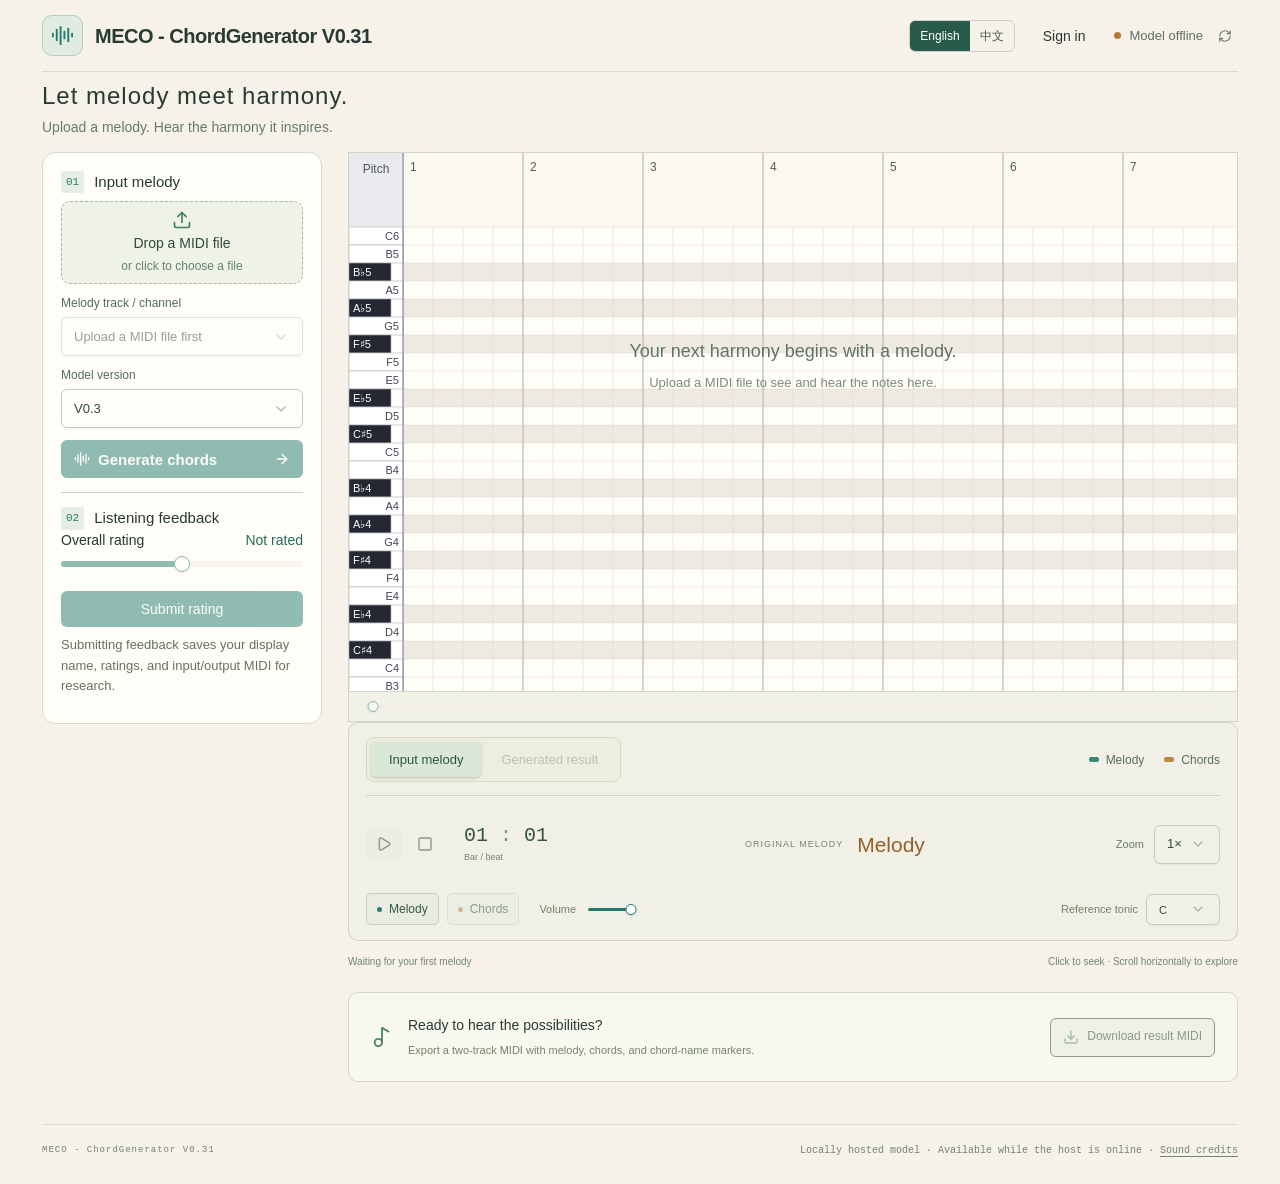
==== commit 64239b0c: "Publish homepage and independent bilingual MECO" ====
--- a/meco/index.html
+++ b/meco/index.html
@@ -1,3 +1,3 @@
-<!doctype html><html lang="en"><head><meta charset="UTF-8"><meta name="viewport" content="width=device-width, initial-scale=1"><title>MECO · Melody to Harmony</title>  <script type="module" crossorigin src="/meco/assets/index-B9GbP_DT.js"></script>
+<!doctype html><html lang="en"><head><meta charset="UTF-8"><meta name="viewport" content="width=device-width, initial-scale=1"><title>MECO · Melody to Harmony</title>  <script type="module" crossorigin src="/meco/assets/index-DCWvNWl1.js"></script>
   <link rel="stylesheet" crossorigin href="/meco/assets/index-DmqpedEL.css">
 </head><body><div id="root"></div></body></html>
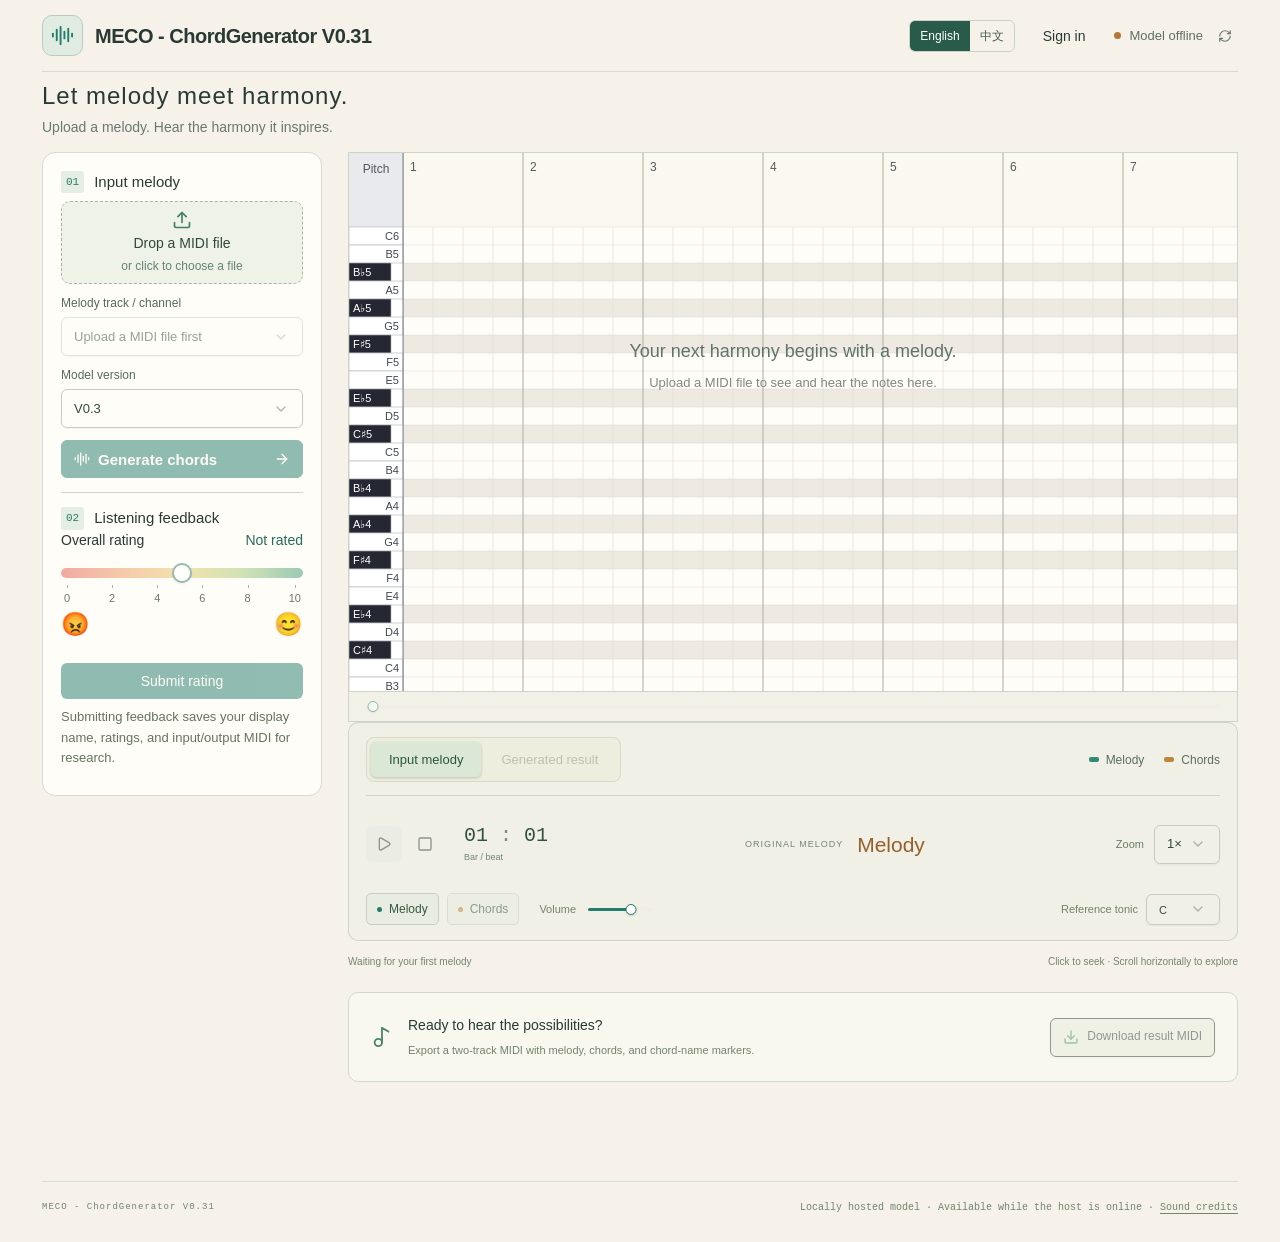
==== commit 0359e696: "Publish homepage and independent bilingual MECO" ====
--- a/meco/index.html
+++ b/meco/index.html
@@ -1,3 +1,3 @@
-<!doctype html><html lang="en"><head><meta charset="UTF-8"><meta name="viewport" content="width=device-width, initial-scale=1"><title>MECO · Melody to Harmony</title>  <script type="module" crossorigin src="/meco/assets/index-DCWvNWl1.js"></script>
-  <link rel="stylesheet" crossorigin href="/meco/assets/index-DmqpedEL.css">
+<!doctype html><html lang="en"><head><meta charset="UTF-8"><meta name="viewport" content="width=device-width, initial-scale=1"><title>MECO · Melody to Harmony</title>  <script type="module" crossorigin src="/meco/assets/index-jmJZkJos.js"></script>
+  <link rel="stylesheet" crossorigin href="/meco/assets/index-DKt7c365.css">
 </head><body><div id="root"></div></body></html>
--- a/meco/assets/index-DKt7c365.css
+++ b/meco/assets/index-DKt7c365.css
@@ -0,0 +1,2 @@
+/*! tailwindcss v4.2.1 | MIT License | https://tailwindcss.com */
+@layer properties{@supports (((-webkit-hyphens:none)) and (not (margin-trim:inline))) or ((-moz-orient:inline) and (not (color:rgb(from red r g b)))){:root,:host{--shimmer-angle:20deg}*,:before,:after,::backdrop{--tw-translate-x:0;--tw-translate-y:0;--tw-translate-z:0;--tw-rotate-x:initial;--tw-rotate-y:initial;--tw-rotate-z:initial;--tw-skew-x:initial;--tw-skew-y:initial;--tw-border-style:solid;--tw-leading:initial;--tw-font-weight:initial;--tw-shadow:0 0 #0000;--tw-shadow-color:initial;--tw-shadow-alpha:100%;--tw-inset-shadow:0 0 #0000;--tw-inset-shadow-color:initial;--tw-inset-shadow-alpha:100%;--tw-ring-color:initial;--tw-ring-shadow:0 0 #0000;--tw-inset-ring-color:initial;--tw-inset-ring-shadow:0 0 #0000;--tw-ring-inset:initial;--tw-ring-offset-width:0px;--tw-ring-offset-color:#fff;--tw-ring-offset-shadow:0 0 #0000;--tw-outline-style:solid;--tw-duration:initial;--tw-animation-delay:0s;--tw-animation-direction:normal;--tw-animation-duration:initial;--tw-animation-fill-mode:none;--tw-animation-iteration-count:1;--tw-enter-blur:0;--tw-enter-opacity:1;--tw-enter-rotate:0;--tw-enter-scale:1;--tw-enter-translate-x:0;--tw-enter-translate-y:0;--tw-exit-blur:0;--tw-exit-opacity:1;--tw-exit-rotate:0;--tw-exit-scale:1;--tw-exit-translate-x:0;--tw-exit-translate-y:0;--scroll-fade-t:0px;--scroll-fade-b:0px;--scroll-fade-s:0px;--scroll-fade-e:0px;--scroll-fade-mask:initial;--shimmer-image:initial;--shimmer-text-fill:initial}}}@layer theme{:root,:host{--color-black:#000;--color-white:#fff;--spacing:.25rem;--container-lg:32rem;--text-xs:.75rem;--text-xs--line-height:calc(1 / .75);--text-sm:.875rem;--text-sm--line-height:calc(1.25 / .875);--text-base:1rem;--text-base--line-height:calc(1.5 / 1);--text-lg:1.125rem;--text-lg--line-height:calc(1.75 / 1.125);--font-weight-medium:500;--font-weight-semibold:600;--radius-xs:.125rem;--default-transition-duration:.15s;--default-transition-timing-function:cubic-bezier(.4, 0, .2, 1);--default-font-family:Arial, Helvetica, sans-serif;--default-mono-font-family:ui-monospace, SFMono-Regular, Menlo, Monaco, Consolas, "Liberation Mono", "Courier New", monospace}}@layer base{*,:after,:before,::backdrop{box-sizing:border-box;border:0 solid;margin:0;padding:0}::file-selector-button{box-sizing:border-box;border:0 solid;margin:0;padding:0}html,:host{-webkit-text-size-adjust:100%;tab-size:4;line-height:1.5;font-family:var(--default-font-family,ui-sans-serif, system-ui, sans-serif, "Apple Color Emoji", "Segoe UI Emoji", "Segoe UI Symbol", "Noto Color Emoji");font-feature-settings:var(--default-font-feature-settings,normal);font-variation-settings:var(--default-font-variation-settings,normal);-webkit-tap-highlight-color:transparent}hr{height:0;color:inherit;border-top-width:1px}abbr:where([title]){-webkit-text-decoration:underline dotted;text-decoration:underline dotted}h1,h2,h3,h4,h5,h6{font-size:inherit;font-weight:inherit}a{color:inherit;-webkit-text-decoration:inherit;-webkit-text-decoration:inherit;-webkit-text-decoration:inherit;-webkit-text-decoration:inherit;text-decoration:inherit}b,strong{font-weight:bolder}code,kbd,samp,pre{font-family:var(--default-mono-font-family,ui-monospace, SFMono-Regular, Menlo, Monaco, Consolas, "Liberation Mono", "Courier New", monospace);font-feature-settings:var(--default-mono-font-feature-settings,normal);font-variation-settings:var(--default-mono-font-variation-settings,normal);font-size:1em}small{font-size:80%}sub,sup{vertical-align:baseline;font-size:75%;line-height:0;position:relative}sub{bottom:-.25em}sup{top:-.5em}table{text-indent:0;border-color:inherit;border-collapse:collapse}:-moz-focusring{outline:auto}progress{vertical-align:baseline}summary{display:list-item}ol,ul,menu{list-style:none}img,svg,video,canvas,audio,iframe,embed,object{vertical-align:middle;display:block}img,video{max-width:100%;height:auto}button,input,select,optgroup,textarea{font:inherit;font-feature-settings:inherit;font-variation-settings:inherit;letter-spacing:inherit;color:inherit;opacity:1;background-color:#0000;border-radius:0}::file-selector-button{font:inherit;font-feature-settings:inherit;font-variation-settings:inherit;letter-spacing:inherit;color:inherit;opacity:1;background-color:#0000;border-radius:0}:where(select:is([multiple],[size])) optgroup{font-weight:bolder}:where(select:is([multiple],[size])) optgroup option{padding-inline-start:20px}::file-selector-button{margin-inline-end:4px}::placeholder{opacity:1}@supports (not ((-webkit-appearance:-apple-pay-button))) or (contain-intrinsic-size:1px){::placeholder{color:currentColor}@supports (color:color-mix(in lab, red, red)){::placeholder{color:color-mix(in oklab, currentcolor 50%, transparent)}}}textarea{resize:vertical}::-webkit-search-decoration{-webkit-appearance:none}::-webkit-date-and-time-value{min-height:1lh;text-align:inherit}::-webkit-datetime-edit{display:inline-flex}::-webkit-datetime-edit-fields-wrapper{padding:0}::-webkit-datetime-edit{padding-block:0}::-webkit-datetime-edit-year-field{padding-block:0}::-webkit-datetime-edit-month-field{padding-block:0}::-webkit-datetime-edit-day-field{padding-block:0}::-webkit-datetime-edit-hour-field{padding-block:0}::-webkit-datetime-edit-minute-field{padding-block:0}::-webkit-datetime-edit-second-field{padding-block:0}::-webkit-datetime-edit-millisecond-field{padding-block:0}::-webkit-datetime-edit-meridiem-field{padding-block:0}::-webkit-calendar-picker-indicator{line-height:1}:-moz-ui-invalid{box-shadow:none}button,input:where([type=button],[type=reset],[type=submit]){appearance:button}::file-selector-button{appearance:button}::-webkit-inner-spin-button{height:auto}::-webkit-outer-spin-button{height:auto}[hidden]:where(:not([hidden=until-found])){display:none!important}}@layer components;@layer utilities{.pointer-events-none{pointer-events:none}.sr-only{clip-path:inset(50%);white-space:nowrap;border-width:0;width:1px;height:1px;margin:-1px;padding:0;position:absolute;overflow:hidden}.absolute{position:absolute}.fixed{position:fixed}.relative{position:relative}.static{position:static}.inset-0{inset:calc(var(--spacing) * 0)}.start{inset-inline-start:var(--spacing)}.end{inset-inline-end:var(--spacing)}.top-1\/2{top:50%}.top-4{top:calc(var(--spacing) * 4)}.top-\[50\%\]{top:50%}.right-3\.5{right:calc(var(--spacing) * 3.5)}.right-4{right:calc(var(--spacing) * 4)}.left-\[50\%\]{left:50%}.isolate{isolation:isolate}.z-50{z-index:50}.block{display:block}.flex{display:flex}.grid{display:grid}.inline-flex{display:inline-flex}.size-4{width:calc(var(--spacing) * 4);height:calc(var(--spacing) * 4)}.size-6{width:calc(var(--spacing) * 6);height:calc(var(--spacing) * 6)}.size-8{width:calc(var(--spacing) * 8);height:calc(var(--spacing) * 8)}.size-9{width:calc(var(--spacing) * 9);height:calc(var(--spacing) * 9)}.size-10{width:calc(var(--spacing) * 10);height:calc(var(--spacing) * 10)}.h-6{height:calc(var(--spacing) * 6)}.h-8{height:calc(var(--spacing) * 8)}.h-9{height:calc(var(--spacing) * 9)}.h-10{height:calc(var(--spacing) * 10)}.w-fit{width:fit-content}.w-full{width:100%}.max-w-\[calc\(100\%-2rem\)\]{max-width:calc(100% - 2rem)}.min-w-0{min-width:calc(var(--spacing) * 0)}.shrink-0{flex-shrink:0}.grow{flex-grow:1}.translate-x-\[-50\%\]{--tw-translate-x:-50%;translate:var(--tw-translate-x) var(--tw-translate-y)}.-translate-y-1\/2{--tw-translate-y:calc(calc(1 / 2 * 100%) * -1);translate:var(--tw-translate-x) var(--tw-translate-y)}.translate-y-\[-50\%\]{--tw-translate-y:-50%;translate:var(--tw-translate-x) var(--tw-translate-y)}.transform{transform:var(--tw-rotate-x,) var(--tw-rotate-y,) var(--tw-rotate-z,) var(--tw-skew-x,) var(--tw-skew-y,)}.touch-none{touch-action:none}.appearance-none{appearance:none}.flex-col{flex-direction:column}.flex-col-reverse{flex-direction:column-reverse}.items-center{align-items:center}.justify-center{justify-content:center}.gap-1{gap:calc(var(--spacing) * 1)}.gap-1\.5{gap:calc(var(--spacing) * 1.5)}.gap-2{gap:calc(var(--spacing) * 2)}.gap-4{gap:calc(var(--spacing) * 4)}.overflow-hidden{overflow:hidden}.rounded-full{border-radius:3.40282e38px}.rounded-lg{border-radius:var(--radius)}.rounded-md{border-radius:calc(var(--radius) - 2px)}.rounded-xs{border-radius:var(--radius-xs)}.border{border-style:var(--tw-border-style);border-width:1px}.border-input{border-color:var(--input)}.border-primary{border-color:var(--primary)}.bg-\[Canvas\]{background-color:canvas}.bg-background{background-color:var(--background)}.bg-black\/50{background-color:#00000080}@supports (color:color-mix(in lab, red, red)){.bg-black\/50{background-color:color-mix(in oklab, var(--color-black) 50%, transparent)}}.bg-destructive{background-color:var(--destructive)}.bg-muted{background-color:var(--muted)}.bg-primary{background-color:var(--primary)}.bg-secondary{background-color:var(--secondary)}.bg-transparent{background-color:#0000}.bg-white{background-color:var(--color-white)}.p-6{padding:calc(var(--spacing) * 6)}.px-2{padding-inline:calc(var(--spacing) * 2)}.px-3{padding-inline:calc(var(--spacing) * 3)}.px-4{padding-inline:calc(var(--spacing) * 4)}.px-6{padding-inline:calc(var(--spacing) * 6)}.py-1{padding-block:calc(var(--spacing) * 1)}.py-2{padding-block:calc(var(--spacing) * 2)}.pr-9{padding-right:calc(var(--spacing) * 9)}.text-center{text-align:center}.text-base{font-size:var(--text-base);line-height:var(--tw-leading,var(--text-base--line-height))}.text-lg{font-size:var(--text-lg);line-height:var(--tw-leading,var(--text-lg--line-height))}.text-sm{font-size:var(--text-sm);line-height:var(--tw-leading,var(--text-sm--line-height))}.text-xs{font-size:var(--text-xs);line-height:var(--tw-leading,var(--text-xs--line-height))}.leading-none{--tw-leading:1;line-height:1}.font-medium{--tw-font-weight:var(--font-weight-medium);font-weight:var(--font-weight-medium)}.font-semibold{--tw-font-weight:var(--font-weight-semibold);font-weight:var(--font-weight-semibold)}.whitespace-nowrap{white-space:nowrap}.text-\[CanvasText\]{color:canvastext}.text-muted-foreground{color:var(--muted-foreground)}.text-primary{color:var(--primary)}.text-primary-foreground{color:var(--primary-foreground)}.text-secondary-foreground{color:var(--secondary-foreground)}.text-white{color:var(--color-white)}.underline-offset-4{text-underline-offset:4px}.opacity-50{opacity:.5}.opacity-70{opacity:.7}.shadow-lg{--tw-shadow:0 10px 15px -3px var(--tw-shadow-color,#0000001a), 0 4px 6px -4px var(--tw-shadow-color,#0000001a);box-shadow:var(--tw-inset-shadow), var(--tw-inset-ring-shadow), var(--tw-ring-offset-shadow), var(--tw-ring-shadow), var(--tw-shadow)}.shadow-sm{--tw-shadow:0 1px 3px 0 var(--tw-shadow-color,#0000001a), 0 1px 2px -1px var(--tw-shadow-color,#0000001a);box-shadow:var(--tw-inset-shadow), var(--tw-inset-ring-shadow), var(--tw-ring-offset-shadow), var(--tw-ring-shadow), var(--tw-shadow)}.shadow-xs{--tw-shadow:0 1px 2px 0 var(--tw-shadow-color,#0000000d);box-shadow:var(--tw-inset-shadow), var(--tw-inset-ring-shadow), var(--tw-ring-offset-shadow), var(--tw-ring-shadow), var(--tw-shadow)}.ring-ring\/50{--tw-ring-color:var(--ring)}@supports (color:color-mix(in lab, red, red)){.ring-ring\/50{--tw-ring-color:color-mix(in oklab, var(--ring) 50%, transparent)}}.ring-offset-background{--tw-ring-offset-color:var(--background)}.outline{outline-style:var(--tw-outline-style);outline-width:1px}.transition-\[color\,box-shadow\]{transition-property:color,box-shadow;transition-timing-function:var(--tw-ease,var(--default-transition-timing-function));transition-duration:var(--tw-duration,var(--default-transition-duration))}.transition-all{transition-property:all;transition-timing-function:var(--tw-ease,var(--default-transition-timing-function));transition-duration:var(--tw-duration,var(--default-transition-duration))}.transition-opacity{transition-property:opacity;transition-timing-function:var(--tw-ease,var(--default-transition-timing-function));transition-duration:var(--tw-duration,var(--default-transition-duration))}.duration-200{--tw-duration:.2s;transition-duration:.2s}.outline-none{--tw-outline-style:none;outline-style:none}.select-none{-webkit-user-select:none;user-select:none}.running{animation-play-state:running}.selection\:bg-primary ::selection{background-color:var(--primary)}.selection\:bg-primary::selection{background-color:var(--primary)}.selection\:text-primary-foreground ::selection{color:var(--primary-foreground)}.selection\:text-primary-foreground::selection{color:var(--primary-foreground)}.file\:inline-flex::file-selector-button{display:inline-flex}.file\:h-7::file-selector-button{height:calc(var(--spacing) * 7)}.file\:border-0::file-selector-button{border-style:var(--tw-border-style);border-width:0}.file\:bg-transparent::file-selector-button{background-color:#0000}.file\:text-sm::file-selector-button{font-size:var(--text-sm);line-height:var(--tw-leading,var(--text-sm--line-height))}.file\:font-medium::file-selector-button{--tw-font-weight:var(--font-weight-medium);font-weight:var(--font-weight-medium)}.file\:text-foreground::file-selector-button{color:var(--foreground)}.placeholder\:text-muted-foreground::placeholder{color:var(--muted-foreground)}@media (hover:hover){.hover\:bg-accent:hover{background-color:var(--accent)}.hover\:bg-destructive\/90:hover{background-color:var(--destructive)}@supports (color:color-mix(in lab, red, red)){.hover\:bg-destructive\/90:hover{background-color:color-mix(in oklab, var(--destructive) 90%, transparent)}}.hover\:bg-primary\/90:hover{background-color:var(--primary)}@supports (color:color-mix(in lab, red, red)){.hover\:bg-primary\/90:hover{background-color:color-mix(in oklab, var(--primary) 90%, transparent)}}.hover\:bg-secondary\/80:hover{background-color:var(--secondary)}@supports (color:color-mix(in lab, red, red)){.hover\:bg-secondary\/80:hover{background-color:color-mix(in oklab, var(--secondary) 80%, transparent)}}.hover\:text-accent-foreground:hover{color:var(--accent-foreground)}.hover\:underline:hover{text-decoration-line:underline}.hover\:opacity-100:hover{opacity:1}.hover\:ring-4:hover{--tw-ring-shadow:var(--tw-ring-inset,) 0 0 0 calc(4px + var(--tw-ring-offset-width)) var(--tw-ring-color,currentcolor);box-shadow:var(--tw-inset-shadow), var(--tw-inset-ring-shadow), var(--tw-ring-offset-shadow), var(--tw-ring-shadow), var(--tw-shadow)}}.focus\:ring-2:focus{--tw-ring-shadow:var(--tw-ring-inset,) 0 0 0 calc(2px + var(--tw-ring-offset-width)) var(--tw-ring-color,currentcolor);box-shadow:var(--tw-inset-shadow), var(--tw-inset-ring-shadow), var(--tw-ring-offset-shadow), var(--tw-ring-shadow), var(--tw-shadow)}.focus\:ring-ring:focus{--tw-ring-color:var(--ring)}.focus\:ring-offset-2:focus{--tw-ring-offset-width:2px;--tw-ring-offset-shadow:var(--tw-ring-inset,) 0 0 0 var(--tw-ring-offset-width) var(--tw-ring-offset-color)}.focus\:outline-hidden:focus{--tw-outline-style:none;outline-style:none}@media (forced-colors:active){.focus\:outline-hidden:focus{outline-offset:2px;outline:2px solid #0000}}.focus-visible\:border-ring:focus-visible{border-color:var(--ring)}.focus-visible\:ring-4:focus-visible{--tw-ring-shadow:var(--tw-ring-inset,) 0 0 0 calc(4px + var(--tw-ring-offset-width)) var(--tw-ring-color,currentcolor);box-shadow:var(--tw-inset-shadow), var(--tw-inset-ring-shadow), var(--tw-ring-offset-shadow), var(--tw-ring-shadow), var(--tw-shadow)}.focus-visible\:ring-\[3px\]:focus-visible{--tw-ring-shadow:var(--tw-ring-inset,) 0 0 0 calc(3px + var(--tw-ring-offset-width)) var(--tw-ring-color,currentcolor);box-shadow:var(--tw-inset-shadow), var(--tw-inset-ring-shadow), var(--tw-ring-offset-shadow), var(--tw-ring-shadow), var(--tw-shadow)}.focus-visible\:ring-destructive\/20:focus-visible{--tw-ring-color:var(--destructive)}@supports (color:color-mix(in lab, red, red)){.focus-visible\:ring-destructive\/20:focus-visible{--tw-ring-color:color-mix(in oklab, var(--destructive) 20%, transparent)}}.focus-visible\:ring-ring\/50:focus-visible{--tw-ring-color:var(--ring)}@supports (color:color-mix(in lab, red, red)){.focus-visible\:ring-ring\/50:focus-visible{--tw-ring-color:color-mix(in oklab, var(--ring) 50%, transparent)}}.focus-visible\:outline-hidden:focus-visible{--tw-outline-style:none;outline-style:none}@media (forced-colors:active){.focus-visible\:outline-hidden:focus-visible{outline-offset:2px;outline:2px solid #0000}}.disabled\:pointer-events-none:disabled{pointer-events:none}.disabled\:cursor-not-allowed:disabled{cursor:not-allowed}.disabled\:opacity-50:disabled{opacity:.5}.has-\[select\:disabled\]\:opacity-50:has(:is(select:disabled)){opacity:.5}.has-\[\>svg\]\:px-1\.5:has(>svg){padding-inline:calc(var(--spacing) * 1.5)}.has-\[\>svg\]\:px-2\.5:has(>svg){padding-inline:calc(var(--spacing) * 2.5)}.has-\[\>svg\]\:px-3:has(>svg){padding-inline:calc(var(--spacing) * 3)}.has-\[\>svg\]\:px-4:has(>svg){padding-inline:calc(var(--spacing) * 4)}.aria-invalid\:border-destructive[aria-invalid=true]{border-color:var(--destructive)}.aria-invalid\:ring-destructive\/20[aria-invalid=true]{--tw-ring-color:var(--destructive)}@supports (color:color-mix(in lab, red, red)){.aria-invalid\:ring-destructive\/20[aria-invalid=true]{--tw-ring-color:color-mix(in oklab, var(--destructive) 20%, transparent)}}.data-\[disabled\]\:opacity-50[data-disabled]{opacity:.5}.data-\[orientation\=horizontal\]\:h-1\.5[data-orientation=horizontal]{height:calc(var(--spacing) * 1.5)}.data-\[orientation\=horizontal\]\:h-full[data-orientation=horizontal]{height:100%}.data-\[orientation\=horizontal\]\:w-full[data-orientation=horizontal]{width:100%}.data-\[orientation\=vertical\]\:h-full[data-orientation=vertical]{height:100%}.data-\[orientation\=vertical\]\:min-h-44[data-orientation=vertical]{min-height:calc(var(--spacing) * 44)}.data-\[orientation\=vertical\]\:w-1\.5[data-orientation=vertical]{width:calc(var(--spacing) * 1.5)}.data-\[orientation\=vertical\]\:w-auto[data-orientation=vertical]{width:auto}.data-\[orientation\=vertical\]\:w-full[data-orientation=vertical]{width:100%}.data-\[orientation\=vertical\]\:flex-col[data-orientation=vertical]{flex-direction:column}.data-\[size\=sm\]\:h-8[data-size=sm]{height:calc(var(--spacing) * 8)}.data-\[size\=sm\]\:py-1[data-size=sm]{padding-block:calc(var(--spacing) * 1)}.data-\[state\=closed\]\:animate-out[data-state=closed]{animation:exit var(--tw-animation-duration,var(--tw-duration,.15s))var(--tw-ease,ease)var(--tw-animation-delay,0s)var(--tw-animation-iteration-count,1)var(--tw-animation-direction,normal)var(--tw-animation-fill-mode,none)}.data-\[state\=closed\]\:fade-out-0[data-state=closed]{--tw-exit-opacity:0}.data-\[state\=closed\]\:zoom-out-95[data-state=closed]{--tw-exit-scale:.95}.data-\[state\=open\]\:animate-in[data-state=open]{animation:enter var(--tw-animation-duration,var(--tw-duration,.15s))var(--tw-ease,ease)var(--tw-animation-delay,0s)var(--tw-animation-iteration-count,1)var(--tw-animation-direction,normal)var(--tw-animation-fill-mode,none)}.data-\[state\=open\]\:bg-accent[data-state=open]{background-color:var(--accent)}.data-\[state\=open\]\:text-muted-foreground[data-state=open]{color:var(--muted-foreground)}.data-\[state\=open\]\:fade-in-0[data-state=open]{--tw-enter-opacity:0}.data-\[state\=open\]\:zoom-in-95[data-state=open]{--tw-enter-scale:.95}@media (width>=40rem){.sm\:max-w-lg{max-width:var(--container-lg)}.sm\:flex-row{flex-direction:row}.sm\:justify-end{justify-content:flex-end}.sm\:text-left{text-align:left}}@media (width>=48rem){.md\:text-sm{font-size:var(--text-sm);line-height:var(--tw-leading,var(--text-sm--line-height))}}@media (prefers-color-scheme:dark){.dark\:border-input{border-color:var(--input)}.dark\:bg-destructive\/60{background-color:var(--destructive)}@supports (color:color-mix(in lab, red, red)){.dark\:bg-destructive\/60{background-color:color-mix(in oklab, var(--destructive) 60%, transparent)}}.dark\:bg-input\/30{background-color:var(--input)}@supports (color:color-mix(in lab, red, red)){.dark\:bg-input\/30{background-color:color-mix(in oklab, var(--input) 30%, transparent)}}@media (hover:hover){.dark\:hover\:bg-accent\/50:hover{background-color:var(--accent)}@supports (color:color-mix(in lab, red, red)){.dark\:hover\:bg-accent\/50:hover{background-color:color-mix(in oklab, var(--accent) 50%, transparent)}}.dark\:hover\:bg-input\/50:hover{background-color:var(--input)}@supports (color:color-mix(in lab, red, red)){.dark\:hover\:bg-input\/50:hover{background-color:color-mix(in oklab, var(--input) 50%, transparent)}}}.dark\:focus-visible\:ring-destructive\/40:focus-visible{--tw-ring-color:var(--destructive)}@supports (color:color-mix(in lab, red, red)){.dark\:focus-visible\:ring-destructive\/40:focus-visible{--tw-ring-color:color-mix(in oklab, var(--destructive) 40%, transparent)}}.dark\:aria-invalid\:ring-destructive\/40[aria-invalid=true]{--tw-ring-color:var(--destructive)}@supports (color:color-mix(in lab, red, red)){.dark\:aria-invalid\:ring-destructive\/40[aria-invalid=true]{--tw-ring-color:color-mix(in oklab, var(--destructive) 40%, transparent)}}}.\[\&_svg\]\:pointer-events-none svg{pointer-events:none}.\[\&_svg\]\:shrink-0 svg{flex-shrink:0}.\[\&_svg\:not\(\[class\*\=\'size-\'\]\)\]\:size-3 svg:not([class*=size-]){width:calc(var(--spacing) * 3);height:calc(var(--spacing) * 3)}.\[\&_svg\:not\(\[class\*\=\'size-\'\]\)\]\:size-4 svg:not([class*=size-]){width:calc(var(--spacing) * 4);height:calc(var(--spacing) * 4)}}@property --tw-animation-delay{syntax:"*";inherits:false;initial-value:0s}@property --tw-animation-direction{syntax:"*";inherits:false;initial-value:normal}@property --tw-animation-duration{syntax:"*";inherits:false}@property --tw-animation-fill-mode{syntax:"*";inherits:false;initial-value:none}@property --tw-animation-iteration-count{syntax:"*";inherits:false;initial-value:1}@property --tw-enter-blur{syntax:"*";inherits:false;initial-value:0}@property --tw-enter-opacity{syntax:"*";inherits:false;initial-value:1}@property --tw-enter-rotate{syntax:"*";inherits:false;initial-value:0}@property --tw-enter-scale{syntax:"*";inherits:false;initial-value:1}@property --tw-enter-translate-x{syntax:"*";inherits:false;initial-value:0}@property --tw-enter-translate-y{syntax:"*";inherits:false;initial-value:0}@property --tw-exit-blur{syntax:"*";inherits:false;initial-value:0}@property --tw-exit-opacity{syntax:"*";inherits:false;initial-value:1}@property --tw-exit-rotate{syntax:"*";inherits:false;initial-value:0}@property --tw-exit-scale{syntax:"*";inherits:false;initial-value:1}@property --tw-exit-translate-x{syntax:"*";inherits:false;initial-value:0}@property --tw-exit-translate-y{syntax:"*";inherits:false;initial-value:0}@property --scroll-fade-t{syntax:"<length-percentage>";inherits:false;initial-value:0}@property --scroll-fade-b{syntax:"<length-percentage>";inherits:false;initial-value:0}@property --scroll-fade-s{syntax:"<length-percentage>";inherits:false;initial-value:0}@property --scroll-fade-e{syntax:"<length-percentage>";inherits:false;initial-value:0}@property --scroll-fade-mask{syntax:"*";inherits:false}@property --shimmer-angle{syntax:"<angle>";inherits:true;initial-value:20deg}@property --shimmer-image{syntax:"*";inherits:false}@property --shimmer-text-fill{syntax:"*";inherits:false}@media (prefers-reduced-motion:reduce){.shimmer{-webkit-text-fill-color:currentColor;background-image:none;animation:none}}:root{--background:#fff;--foreground:#171717;--card:#fff;--card-foreground:#171717;--popover:#fff;--popover-foreground:#171717;--primary:#171717;--primary-foreground:#fafafa;--secondary:#f5f5f5;--secondary-foreground:#171717;--muted:#f5f5f5;--muted-foreground:#737373;--accent:#f5f5f5;--accent-foreground:#171717;--destructive:#e7000b;--border:#e5e5e5;--input:#e5e5e5;--ring:#a1a1a1;--chart-1:#f54900;--chart-2:#009689;--chart-3:#104e64;--chart-4:#ffb900;--chart-5:#fe9a00;--radius:.625rem;--sidebar:#fafafa;--sidebar-foreground:#171717;--sidebar-primary:#171717;--sidebar-primary-foreground:#fafafa;--sidebar-accent:#f5f5f5;--sidebar-accent-foreground:#171717;--sidebar-border:#e5e5e5;--sidebar-ring:#a1a1a1}@media (prefers-color-scheme:dark){:root{--background:#0a0a0a;--foreground:#ededed;--card:#171717;--card-foreground:#ededed;--popover:#171717;--popover-foreground:#ededed;--primary:#ededed;--primary-foreground:#171717;--secondary:#262626;--secondary-foreground:#ededed;--muted:#262626;--muted-foreground:#a1a1a1;--accent:#262626;--accent-foreground:#ededed;--destructive:#ff6467;--border:#ffffff1a;--input:#ffffff26;--ring:#737373;--chart-1:#8e51ff;--chart-2:#00bc7d;--chart-3:#fe9a00;--chart-4:#ad46ff;--chart-5:#ff2056;--sidebar:#171717;--sidebar-foreground:#ededed;--sidebar-primary:#8e51ff;--sidebar-primary-foreground:#ededed;--sidebar-accent:#262626;--sidebar-accent-foreground:#ededed;--sidebar-border:#ffffff1a;--sidebar-ring:#737373}}body{background:var(--background);color:var(--foreground);font-family:Arial,Helvetica,sans-serif}:root,.dark{--background:#f6f2e9;--foreground:#283a33;--card:#fffdf7;--card-foreground:#283a33;--popover:#f0ede3;--popover-foreground:#283a33;--primary:#237c6c;--primary-foreground:#fffdf8;--secondary:#e7ece3;--secondary-foreground:#283a33;--muted:#f0ede3;--muted-foreground:#65766b;--accent:#e3eadd;--accent-foreground:#283a33;--border:#d6d8cb;--input:#c6cdbf;--ring:#237c6c;--radius:.5rem}*{box-sizing:border-box}body{color:#283a33;background:#f6f2e9;margin:0;font-family:Inter,-apple-system,BlinkMacSystemFont,PingFang SC,sans-serif;font-size:15px}button:not(:disabled){cursor:pointer}button:disabled{cursor:not-allowed}main{max-width:1680px;margin:auto;padding:0 42px}h1,h2,h3,p{margin:0}.topbar{border-bottom:1px solid #d9dbcf;justify-content:space-between;align-items:center;height:84px;display:flex}.brand{letter-spacing:-.5px;align-items:center;gap:12px;font-size:20px;font-weight:600;display:flex}.brand-mark{color:#237c6c;background:#e0ece1;border:1px solid #b8cdbd;border-radius:10px;padding:8px}.brand small{color:#687a6c;letter-spacing:2px;margin-left:11px;font-size:10px;font-weight:400;display:inline-block}.connection{color:#5d7064;align-items:center;gap:9px;font-size:13px;display:flex}.connection i{background:#84968a;border-radius:50%;width:7px;height:7px}.connection i.good{background:#237c6c;box-shadow:0 0 9px #237c6c40}.connection i.bad{background:#b17837}.connection button{color:#667c6c;padding:6px}.workspace-title{justify-content:space-between;align-items:center;padding:38px 0 30px;display:flex}.eyebrow{color:#487c69;letter-spacing:2px;margin-bottom:13px;font:11px ui-monospace,monospace}h1{letter-spacing:1px;font-size:30px;font-weight:500}.subtitle{color:#68796e;margin-top:11px;font-size:14px}.model-tag{color:#68796e;border-left:1px solid #d1d9cc;padding-left:24px;font-size:12px;line-height:2}.model-tag strong{color:#304c3b;font-family:ui-monospace,monospace;font-size:21px;font-weight:500;display:block}.model-tag strong span{color:#68796e;font-size:12px}.workspace{grid-template-columns:280px minmax(0,1fr);align-items:start;gap:26px;display:grid}.control-panel{background:#fffdf7;border:1px solid #d8dbce;border-radius:13px;padding:24px 20px}.section-label{align-items:center;gap:10px;font-size:15px;font-weight:500;display:flex}.section-label>span{color:#2c7c65;background:#e5eee2;border-radius:3px;padding:3px 5px;font-family:ui-monospace,monospace;font-size:11px}.section-label>svg{color:#6c8372;margin-left:auto}.second{border-top:1px solid #dce0d3;margin-top:22px;padding-top:23px}.dropzone{color:#3f8067;background:#eef2e7;border:1px dashed #a4b8a5;border-radius:9px;flex-direction:column;justify-content:center;align-items:center;gap:7px;width:100%;min-height:166px;margin-top:19px;padding:20px 10px;transition:all .2s;display:flex}.dropzone:hover,.dropzone.dragging{background:#e3eddd;border-color:#237c6c}.dropzone strong{color:#30493a;overflow-wrap:anywhere;max-width:100%;margin-top:5px;font-size:14px;font-weight:500}.dropzone span{color:#648371;font-size:12px}.dropzone small{color:#748475;margin-top:5px;font-size:10px}.field-label{color:#556c5d;margin:20px 0 8px;font-size:12px;display:block}[data-slot=native-select-wrapper]{width:100%}[data-slot=native-select]{color:#304b3a;width:100%;height:39px;font-size:13px}[data-slot=input]{height:39px;font-size:13px}.facts{flex-direction:column;gap:10px;margin-top:22px;font-size:12px;display:flex}.facts>div{justify-content:space-between;display:flex}.facts span{color:#718372}.facts b{color:#395540;font-family:ui-monospace,monospace;font-weight:400}.generate{border:1px solid #237c6c;width:100%;margin-top:24px;height:44px!important;font-size:15px!important;font-weight:600!important}.generate>svg:last-child{margin-left:auto}.helper{color:#718271;margin-top:13px;font-size:11px;line-height:1.85}.rules{border-top:1px solid #dce0d3;margin-top:25px;padding-top:18px}.rules span{color:#526b59;font-size:11px}.rules p{color:#718271;margin-top:7px;font-size:11px;line-height:1.85}.editor{min-width:0}.editor-head{justify-content:space-between;align-items:center;height:40px;margin-bottom:14px;display:flex}.editor-head>div{align-items:center;gap:10px;display:flex}.editor-head svg{color:#4d8068}h2{font-size:16px;font-weight:500}.muted{color:#778776;font-size:11px}.tabs-row{border-bottom:1px solid #ced5c7;justify-content:space-between;align-items:center;padding-bottom:13px;display:flex}.play-tabs{background:#eeeede;border:1px solid #d6d8cb;border-radius:8px;gap:2px;padding:4px;display:flex}.play-tabs button{color:#72836e;border-radius:5px;align-items:center;gap:7px;padding:8px 18px;font-size:13px;display:flex}.play-tabs button.active{color:#2d553e;background:#dce8d7;box-shadow:0 1px 3px #0003}.play-tabs button:disabled{opacity:.4}.legend{color:#5a705c;gap:20px;font-size:12px;display:flex}.legend span{align-items:center;gap:7px;display:flex}.legend i{background:#328a7b;border-radius:2px;width:10px;height:5px}.legend .amber i{background:#bd873e}.transport{background:#f0f0e6;border:1px solid #ced5c7;border-bottom:0;border-radius:10px 10px 0 0;justify-content:space-between;align-items:center;margin-top:16px;padding:14px 17px;display:flex}.transport-controls{align-items:center;gap:5px;display:flex}.time-display{min-width:90px;margin-left:16px}.time-display b{color:#33533d;font:20px ui-monospace,monospace}.time-display b span{color:#7c8e7d}.time-display small{color:#73856f;margin-top:3px;font-size:9px;display:block}.current-chord{align-items:center;gap:14px;display:flex}.current-chord small{letter-spacing:1px;color:#73856f;font-size:9px}.current-chord strong{color:#95602a;font-size:21px;font-weight:500}.zoom{color:#6b7e66;align-items:center;gap:10px;font-size:11px;display:flex}.zoom [data-slot=native-select-wrapper]{width:66px}.roll-scroll{scrollbar-width:thin;scrollbar-color:#b2beaa #ebece1;border:1px solid #ced5c7;max-height:470px;overflow:auto}.roll-scroll svg{cursor:crosshair;display:block}.seek{background:#f2f1e7;border:1px solid #ced5c7;border-top:0;padding:13px 18px}.seek [data-slot=slider-track]{height:3px}.seek [data-slot=slider-thumb]{width:11px;height:11px}.mixer{background:#f0f0e6;border:1px solid #ced5c7;border-top:0;border-radius:0 0 10px 10px;flex-wrap:wrap;align-items:center;gap:20px;padding:15px 17px;display:flex}.toggles{gap:8px;display:flex}.toggles button{color:#718369;background:#e9ede1;border:1px solid #c8d1bd;border-radius:5px;align-items:center;gap:7px;padding:6px 10px;font-size:12px;display:flex}.toggles i{background:#91a186;border-radius:50%;width:5px;height:5px}.toggles .on{color:#355a3e}.toggles .on i{background:#237c6c}.toggles .amber.on i{background:#bd873e}.toggles button:disabled{opacity:.55}.volume{color:#718369;align-items:center;gap:12px;font-size:11px;display:flex}.volume [data-slot=slider]{width:65px}.volume [data-slot=slider-thumb]{width:11px;height:11px}.volume [data-slot=slider-track]{height:3px}.key-select{color:#718369;align-items:center;gap:8px;margin-left:auto;font-size:11px;display:flex}.key-select [data-slot=native-select-wrapper]{width:74px}.key-select select{height:31px!important;font-size:11px!important}.editor-foot{color:#73866d;justify-content:space-between;gap:20px;margin:12px 0 0;font-size:10px;line-height:1.7;display:flex}.editor-foot p{overflow-wrap:anywhere}.feedback{margin-top:18px;font-size:12px}.feedback:empty{display:none}.feedback p{border-radius:6px;margin-top:7px;padding:11px 13px;line-height:1.6}.feedback .busy{color:#3c7856;background:#e3efde;align-items:center;gap:9px;display:flex}.error{color:#a0432e;background:#fbe4db}.warning{color:#806636;background:#f4ecd8}.export-panel{background:#f9f8ef;border:1px solid #d2d9c9;border-radius:10px;justify-content:space-between;align-items:center;gap:18px;margin-top:22px;padding:22px;display:flex}.export-panel>div{align-items:center;gap:15px;display:flex}.export-panel svg{color:#4c8566;flex-shrink:0}.export-panel h3{font-size:14px;font-weight:500}.export-panel p{color:#73846b;margin-top:6px;font-size:11px}.export-panel button{background:#e4ecda!important;height:39px!important;font-size:12px!important}.sub-actions{color:#73866d;justify-content:space-between;gap:20px;margin-top:13px;font-size:10px;display:flex}.sub-actions button{color:#487b59;text-underline-offset:3px;text-decoration:underline}footer{color:#71856b;letter-spacing:1px;border-top:1px solid #d9dfcf;justify-content:space-between;margin:40px 0 0;padding:20px 0 28px;font:9px ui-monospace,monospace;display:flex}footer span{letter-spacing:0;font-size:10px}.spin{animation:1.1s linear infinite spin}@keyframes spin{to{transform:rotate(360deg)}}@media (width>=1600px){.workspace{grid-template-columns:305px minmax(0,1fr)}.control-panel{padding:26px}.roll-scroll{max-height:520px}}@media (width<=1050px){main{padding:0 22px}.workspace{grid-template-columns:250px minmax(0,1fr);gap:18px}.current-chord small{display:none}.mixer{gap:10px}.key-select{margin-left:0}.export-panel{flex-wrap:wrap}.legend{gap:10px}.editor-foot span{display:none}}@media (width<=720px){main{padding:0 16px}.topbar{height:68px}.brand{font-size:17px}.brand small{display:none}.connection{gap:5px;font-size:10px}.workspace-title{padding:27px 0}h1{font-size:25px}.model-tag{display:none}.workspace{flex-direction:column;display:flex}.control-panel{width:100%;padding:18px}.dropzone{min-height:120px}.facts{flex-direction:row;gap:15px}.facts>div{flex-direction:column;gap:5px}.rules{margin-top:15px;padding-top:12px}.rules p,.helper{font-size:12px}.editor{width:100%;margin-top:12px}.zoom{display:none}.transport{padding:12px}.time-display{margin-left:8px}.current-chord strong{font-size:18px}.play-tabs button{padding:8px 12px}.legend{font-size:11px}.sub-actions,footer{flex-direction:column;gap:10px}.roll-scroll{max-height:420px}.field-label,.rules span{font-size:13px}.editor-foot{font-size:11px}.mixer{gap:14px}.key-select{margin-left:auto}}:root{--lightningcss-light:initial;--lightningcss-dark: ;color-scheme:light}.roll-scroll{scroll-behavior:auto}.brand>span{overflow-wrap:anywhere}footer a{text-underline-offset:3px;text-decoration:underline}@media (width>=721px){.workspace{row-gap:0}.editor{display:contents}.editor>*{grid-column:2}.editor-head{grid-row:1}.tabs-row{grid-row:2;margin-bottom:16px}.transport{grid-row:3;margin-top:0}.control-panel{grid-area:3/1/span 5;align-self:start}}@media (width<=720px){.topbar{flex-wrap:wrap;gap:8px;height:auto;min-height:76px;padding:14px 0}.brand{font-size:18px}.connection,.muted{font-size:12px}}.rating-panel{background:#f9f8ef;border:1px solid #ced5c7;border-radius:10px;min-width:0;margin-top:24px;padding:24px}.rating-panel h3{font-size:18px;font-weight:600}.rating-panel p{color:#657460;overflow-wrap:anywhere;margin:8px 0 16px;font-size:14px;line-height:1.6}.rating-panel>label{margin-bottom:8px;font-size:14px;display:block}.rating-panel input{max-width:340px;font-size:16px!important}.rating-grid{grid-template-columns:1fr 1fr;gap:24px 36px;margin:24px 0;display:grid}.rating-label{justify-content:space-between;gap:16px;font-size:16px;display:flex}.rating-label output{font-variant-numeric:tabular-nums;color:#276b5d}.rating-item p{min-height:45px;margin-bottom:16px}.rating-scale{color:#657460;justify-content:space-between;margin-top:8px;font-size:13px;display:flex}.rating-panel .rating-note{font-size:14px}.rating-panel button{min-height:42px}@media (width<=720px){.rating-grid{grid-template-columns:1fr}.rating-panel{padding:18px}.rating-item p{min-height:0}}.header-right,.login-area{align-items:center;gap:12px;display:flex}.login-area{font-size:14px}.login-area>span{text-overflow:ellipsis;white-space:nowrap;max-width:180px;overflow:hidden}.control-panel .rating-panel{background:0 0;border:0;border-top:1px solid #ced5c7;border-radius:0;margin:20px 0 0;padding:18px 0 0}.control-panel .rating-grid{grid-template-columns:1fr;gap:16px;margin:18px 0}.control-panel .rating-label{margin-bottom:12px;font-size:14px}.control-panel .rating-scale{margin-top:5px;font-size:12px}.control-panel .rating-panel button{width:100%;min-height:36px}.control-panel .rating-panel p{margin:8px 0;font-size:13px}.control-panel .dropzone{min-height:105px;margin-top:12px;padding:12px}.control-panel .field-label,.control-panel .generate{margin-top:14px}.workspace-title{padding:18px 0!important}.login-area form label{margin-bottom:8px;display:block}.login-area form p{margin:8px 0}.login-area form button{margin-top:12px}@media (width>=721px){.control-panel{padding:18px!important}.topbar{height:72px!important}}@media (width<=720px){.header-right{flex-wrap:wrap}.login-area{font-size:14px}}@media (width>=721px){.workspace-title{padding:10px 0 14px!important}.workspace-title .eyebrow{display:none}.workspace-title h1{font-size:24px;line-height:1.25}.workspace-title .subtitle{margin-top:6px}.control-panel{grid-row:1/span 10!important}.control-panel .dropzone{gap:3px;min-height:78px;margin-top:8px;padding:8px}.control-panel .dropzone svg{width:20px;height:20px}.control-panel .dropzone strong{margin-top:0}.control-panel .dropzone small{display:none}.control-panel .field-label{margin:10px 0 5px}.control-panel .generate{margin-top:12px;height:38px!important}.control-panel .rating-panel{margin-top:14px;padding-top:14px}.control-panel .rating-grid{gap:14px;margin:16px 0}.control-panel .rating-label{margin-bottom:10px}.control-panel .rating-scale{display:none}.roll-scroll{min-height:180px;max-height:calc(100vh - 360px)}.control-panel .rating-panel button{height:36px;min-height:36px}}.blind-main{max-width:1200px;margin:auto;padding:0 32px 40px}.blind-heading{justify-content:space-between;align-items:center;margin:24px 0;display:flex}.blind-heading h1{margin:0 0 8px;font-size:26px}.blind-heading p{color:var(--muted-foreground);font-size:14px}.blind-heading strong{color:#227768;font-size:16px}.blind-workspace{grid-template-columns:300px 1fr;gap:24px;display:grid}.blind-rating,.blind-listening,.blind-start,.blind-report{background:#fffdf7;border:1px solid #d8dccf;border-radius:16px;padding:24px}.blind-rating h2{margin:16px 0 24px;font-size:20px}.blind-score{margin-bottom:26px}.blind-score label{justify-content:space-between;margin-bottom:12px;font-size:16px;display:flex}.blind-score output{color:#227768;font-variant-numeric:tabular-nums}.blind-rating>button{width:100%;margin:6px 0}.blind-rating>p{min-height:36px;margin:10px 0;font-size:13px}.blind-tabs{gap:10px;display:flex}.blind-tabs>button{flex:1}.blind-player{text-align:center;padding:26px 22px 20px}.blind-anonymous{color:#637a6c;letter-spacing:2px;font-size:14px;display:block}.blind-letter{color:#2b665a;font-size:88px;font-weight:400;line-height:1.4;display:block}.blind-play-buttons{justify-content:center;gap:12px;margin:26px 0;display:flex}.blind-time{color:#637a6c;justify-content:space-between;margin-top:10px;font-size:13px;display:flex}.blind-volume{align-items:center;gap:20px;max-width:260px;margin:24px auto 0;display:flex}.blind-volume>span{white-space:nowrap;font-size:14px}.blind-group-actions{border-top:1px solid #ddd;justify-content:space-between;align-items:center;gap:14px;padding-top:20px;display:flex}.blind-group-actions>span{color:#637a6c;text-align:center;max-width:230px;font-size:13px}.blind-progress{margin-top:26px}.blind-progress h2{margin-bottom:14px;font-size:18px}.blind-progress>div{grid-template-columns:repeat(10,1fr);gap:8px;display:grid}.blind-progress button{background:#fffdf7;border:1px solid #d5dacb;border-radius:8px;justify-content:center;align-items:center;gap:8px;padding:8px;display:flex}.blind-progress button.selected{outline:2px solid #227768}.blind-progress button.done{background:#deeee5}.blind-progress small{color:#6c7d73}.blind-start{text-align:center;max-width:670px;margin:45px auto;padding:40px}.blind-start>svg{color:#227768;margin:0 auto 20px}.blind-start h2{margin-bottom:15px;font-size:24px}.blind-start p{margin-bottom:18px;line-height:1.8}.blind-report-head{justify-content:space-between;display:flex}.blind-report h2{font-size:23px}.blind-report h3{margin:28px 0 12px;font-size:18px}.blind-table-wrap{overflow:auto}.blind-report table{border-collapse:collapse;width:100%;font-size:14px}.blind-report td,.blind-report th{text-align:left;white-space:nowrap;border-bottom:1px solid #ddd;padding:13px 12px}.blind-report thead{background:#edf2e9}.blind-report small{color:#697c6e}.blind-report p{margin-top:16px;font-size:14px;line-height:1.8}@media (width<=760px){.blind-main{padding:0 16px 30px}.blind-workspace{grid-template-columns:1fr}.blind-listening{grid-row:1}.blind-heading{align-items:flex-start;gap:16px}.blind-heading h1{font-size:22px}.blind-progress>div{grid-template-columns:repeat(5,1fr)}.blind-group-actions>span{display:none}.blind-main .brand span{font-size:16px}.blind-main .header-right{flex-wrap:wrap}.blind-letter{font-size:60px}}.blind-listening{min-width:0}.blind-player{padding:16px 0 10px}.blind-player-title{justify-content:space-between;align-items:center;margin:0 0 12px;display:flex}.blind-player-title strong{font-size:16px;font-weight:500}.blind-player-title span{color:#637a6c;font-size:13px}.blind-player .roll-scroll{text-align:left;border-radius:8px;height:250px;min-height:180px;max-height:250px}.blind-play-buttons{margin:16px 0}.blind-volume{margin-top:16px}.blind-player .roll-scroll svg{min-height:100%}.studio-transport{flex-wrap:wrap;gap:12px;margin-top:0}.studio-transport>.tabs-row{flex-basis:100%;width:100%}.function-caption{color:#526b59;background:#f0f0e6;border-inline:1px solid #ced5c7;padding:8px 16px;font-size:14px}.roll-note-name{color:#fff;white-space:nowrap;pointer-events:none;padding-left:2px;font:11px/16px ui-monospace,monospace;overflow:hidden}.roll-keyboard{cursor:default}.language-switch{border:1px solid #cad2c8;border-radius:6px;flex-shrink:0;display:flex;overflow:hidden}.language-switch button{color:#46594f;cursor:pointer;background:0 0;padding:6px 10px;font-size:12px}.language-switch button[aria-pressed=true]{color:#fff;background:#285b4a}.header-right{flex-wrap:wrap}.connection{white-space:nowrap}.workspace-title h1{line-height:1.2}.topbar .brand{flex-shrink:0}@media (width<=900px){.topbar{flex-wrap:wrap;gap:15px}.header-right{gap:10px}}.approval-slider{min-height:24px}.approval-slider [data-slot=slider-track]{background:linear-gradient(90deg,#e55850 0%,#ed9760 25%,#e8ca64 50%,#a5c878 75%,#36966f 100%);height:10px}.approval-slider [data-slot=slider-range]{background:0 0}.approval-slider [data-slot=slider-thumb]{background:#fff;border:2px solid #32796c;width:20px;height:20px}.approval-ticks{color:#6c776e;justify-content:space-between;margin:0 2px;font-size:11px;display:flex}.approval-ticks span{text-align:center;min-width:8px;padding-top:5px;position:relative}.approval-ticks span:before{content:"";background:#aab3a6;width:1px;height:3px;position:absolute;top:0;left:50%}.approval-faces{justify-content:space-between;margin-top:5px;font-size:23px;line-height:1.2;display:flex}@property --tw-translate-x{syntax:"*";inherits:false;initial-value:0}@property --tw-translate-y{syntax:"*";inherits:false;initial-value:0}@property --tw-translate-z{syntax:"*";inherits:false;initial-value:0}@property --tw-rotate-x{syntax:"*";inherits:false}@property --tw-rotate-y{syntax:"*";inherits:false}@property --tw-rotate-z{syntax:"*";inherits:false}@property --tw-skew-x{syntax:"*";inherits:false}@property --tw-skew-y{syntax:"*";inherits:false}@property --tw-border-style{syntax:"*";inherits:false;initial-value:solid}@property --tw-leading{syntax:"*";inherits:false}@property --tw-font-weight{syntax:"*";inherits:false}@property --tw-shadow{syntax:"*";inherits:false;initial-value:0 0 #0000}@property --tw-shadow-color{syntax:"*";inherits:false}@property --tw-shadow-alpha{syntax:"<percentage>";inherits:false;initial-value:100%}@property --tw-inset-shadow{syntax:"*";inherits:false;initial-value:0 0 #0000}@property --tw-inset-shadow-color{syntax:"*";inherits:false}@property --tw-inset-shadow-alpha{syntax:"<percentage>";inherits:false;initial-value:100%}@property --tw-ring-color{syntax:"*";inherits:false}@property --tw-ring-shadow{syntax:"*";inherits:false;initial-value:0 0 #0000}@property --tw-inset-ring-color{syntax:"*";inherits:false}@property --tw-inset-ring-shadow{syntax:"*";inherits:false;initial-value:0 0 #0000}@property --tw-ring-inset{syntax:"*";inherits:false}@property --tw-ring-offset-width{syntax:"<length>";inherits:false;initial-value:0}@property --tw-ring-offset-color{syntax:"*";inherits:false;initial-value:#fff}@property --tw-ring-offset-shadow{syntax:"*";inherits:false;initial-value:0 0 #0000}@property --tw-outline-style{syntax:"*";inherits:false;initial-value:solid}@property --tw-duration{syntax:"*";inherits:false}@keyframes enter{0%{opacity:var(--tw-enter-opacity,1);transform:translate3d(var(--tw-enter-translate-x,0),var(--tw-enter-translate-y,0),0)scale3d(var(--tw-enter-scale,1),var(--tw-enter-scale,1),var(--tw-enter-scale,1))rotate(var(--tw-enter-rotate,0));filter:blur(var(--tw-enter-blur,0))}}@keyframes exit{to{opacity:var(--tw-exit-opacity,1);transform:translate3d(var(--tw-exit-translate-x,0),var(--tw-exit-translate-y,0),0)scale3d(var(--tw-exit-scale,1),var(--tw-exit-scale,1),var(--tw-exit-scale,1))rotate(var(--tw-exit-rotate,0));filter:blur(var(--tw-exit-blur,0))}}
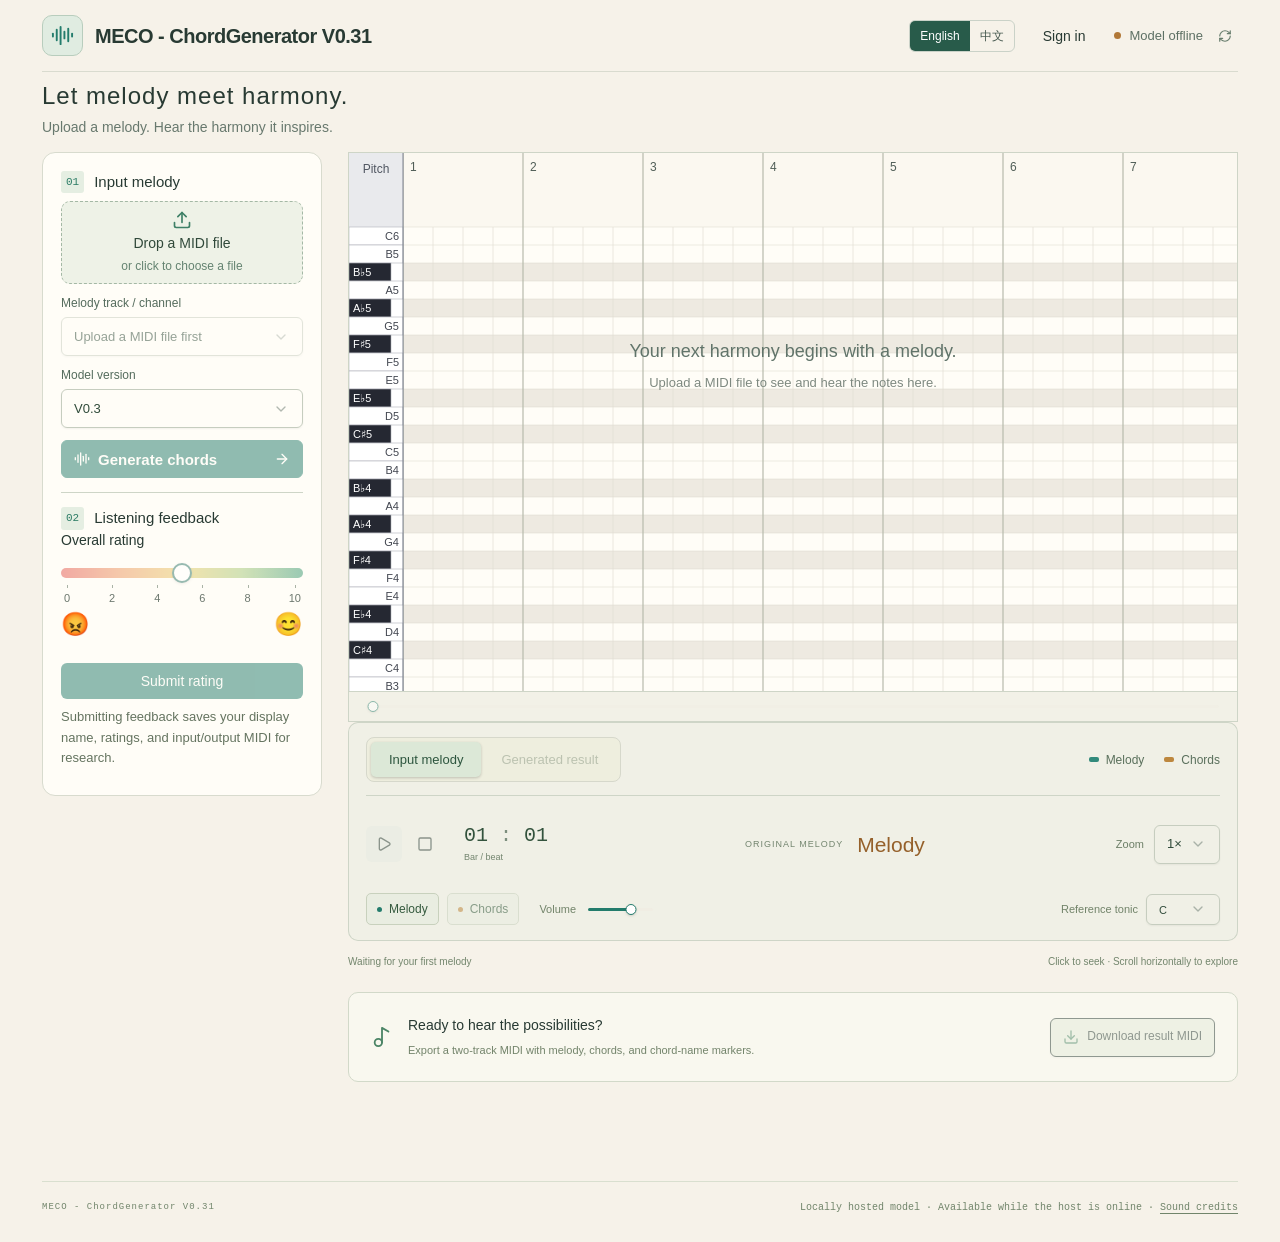
==== commit 07ab1787: "Publish homepage and independent bilingual MECO" ====
--- a/meco/index.html
+++ b/meco/index.html
@@ -1,3 +1,3 @@
-<!doctype html><html lang="en"><head><meta charset="UTF-8"><meta name="viewport" content="width=device-width, initial-scale=1"><title>MECO · Melody to Harmony</title>  <script type="module" crossorigin src="/meco/assets/index-jmJZkJos.js"></script>
+<!doctype html><html lang="en"><head><meta charset="UTF-8"><meta name="viewport" content="width=device-width, initial-scale=1"><title>MECO · Melody to Harmony</title>  <script type="module" crossorigin src="/meco/assets/index-DMPPDLTw.js"></script>
   <link rel="stylesheet" crossorigin href="/meco/assets/index-DKt7c365.css">
 </head><body><div id="root"></div></body></html>
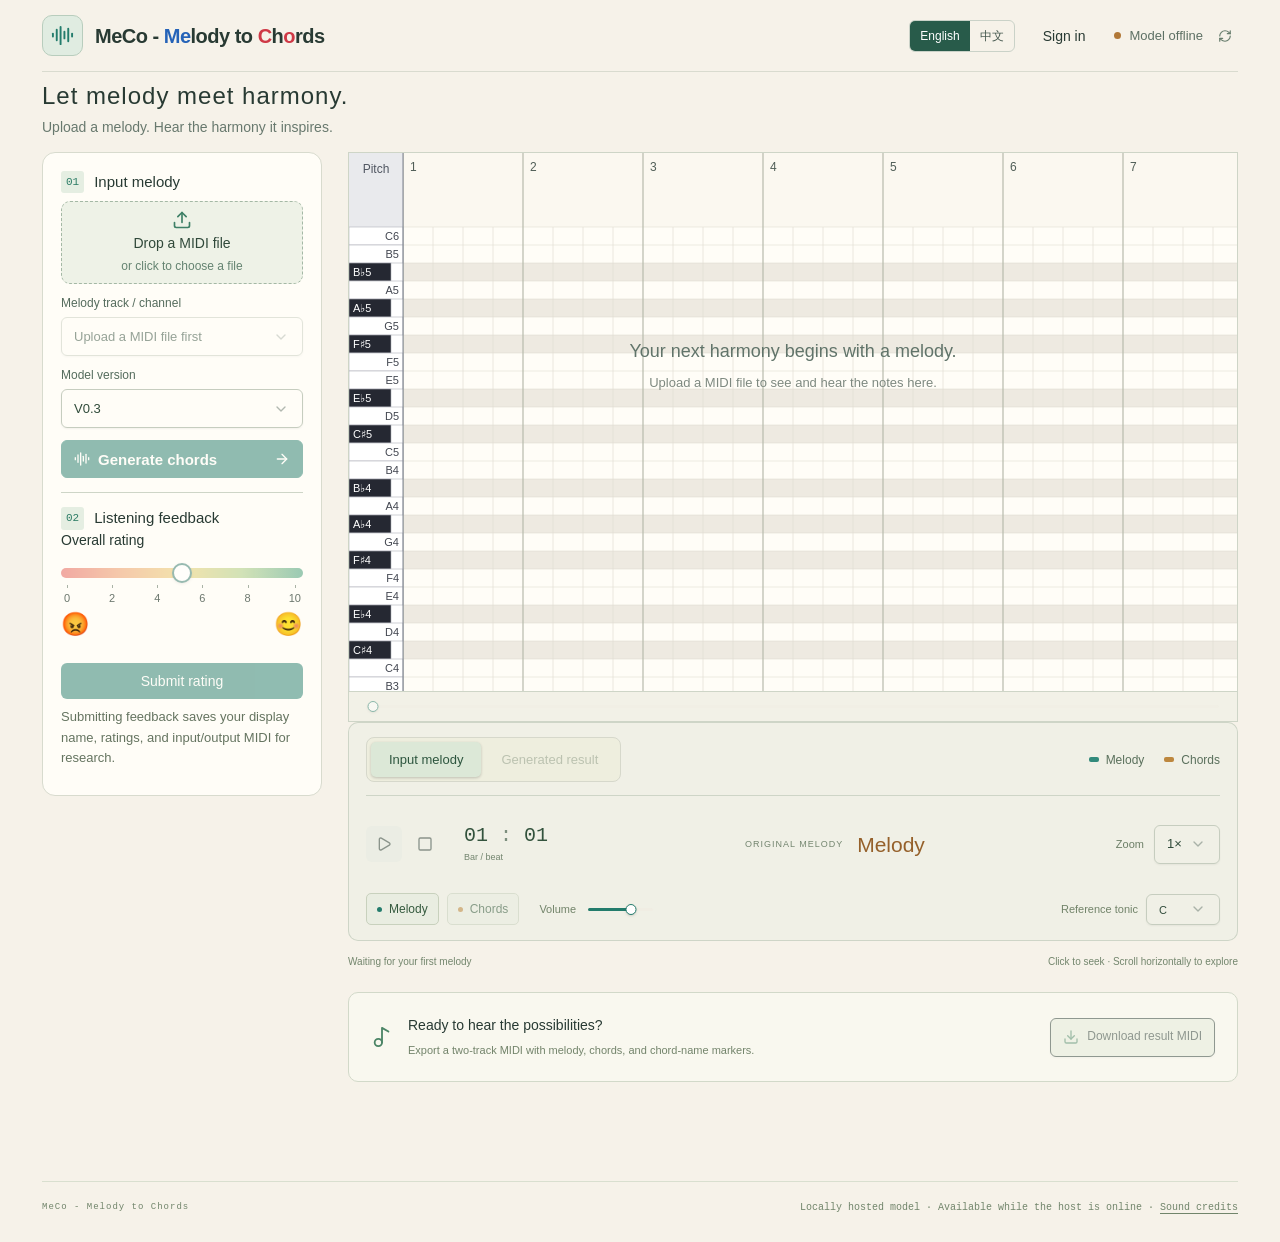
==== commit 16619445: "Publish homepage and independent bilingual MECO" ====
--- a/meco/index.html
+++ b/meco/index.html
@@ -1,3 +1,3 @@
-<!doctype html><html lang="en"><head><meta charset="UTF-8"><meta name="viewport" content="width=device-width, initial-scale=1"><title>MECO · Melody to Harmony</title>  <script type="module" crossorigin src="/meco/assets/index-DMPPDLTw.js"></script>
-  <link rel="stylesheet" crossorigin href="/meco/assets/index-DKt7c365.css">
+<!doctype html><html lang="en"><head><meta charset="UTF-8"><meta name="viewport" content="width=device-width, initial-scale=1"><title>MECO · Melody to Harmony</title>  <script type="module" crossorigin src="/meco/assets/index-DtHHrHqE.js"></script>
+  <link rel="stylesheet" crossorigin href="/meco/assets/index-CiW5b9nP.css">
 </head><body><div id="root"></div></body></html>
--- a/meco/assets/index-CiW5b9nP.css
+++ b/meco/assets/index-CiW5b9nP.css
@@ -0,0 +1,2 @@
+/*! tailwindcss v4.2.1 | MIT License | https://tailwindcss.com */
+@layer properties{@supports (((-webkit-hyphens:none)) and (not (margin-trim:inline))) or ((-moz-orient:inline) and (not (color:rgb(from red r g b)))){:root,:host{--shimmer-angle:20deg}*,:before,:after,::backdrop{--tw-translate-x:0;--tw-translate-y:0;--tw-translate-z:0;--tw-rotate-x:initial;--tw-rotate-y:initial;--tw-rotate-z:initial;--tw-skew-x:initial;--tw-skew-y:initial;--tw-border-style:solid;--tw-leading:initial;--tw-font-weight:initial;--tw-shadow:0 0 #0000;--tw-shadow-color:initial;--tw-shadow-alpha:100%;--tw-inset-shadow:0 0 #0000;--tw-inset-shadow-color:initial;--tw-inset-shadow-alpha:100%;--tw-ring-color:initial;--tw-ring-shadow:0 0 #0000;--tw-inset-ring-color:initial;--tw-inset-ring-shadow:0 0 #0000;--tw-ring-inset:initial;--tw-ring-offset-width:0px;--tw-ring-offset-color:#fff;--tw-ring-offset-shadow:0 0 #0000;--tw-outline-style:solid;--tw-duration:initial;--tw-animation-delay:0s;--tw-animation-direction:normal;--tw-animation-duration:initial;--tw-animation-fill-mode:none;--tw-animation-iteration-count:1;--tw-enter-blur:0;--tw-enter-opacity:1;--tw-enter-rotate:0;--tw-enter-scale:1;--tw-enter-translate-x:0;--tw-enter-translate-y:0;--tw-exit-blur:0;--tw-exit-opacity:1;--tw-exit-rotate:0;--tw-exit-scale:1;--tw-exit-translate-x:0;--tw-exit-translate-y:0;--scroll-fade-t:0px;--scroll-fade-b:0px;--scroll-fade-s:0px;--scroll-fade-e:0px;--scroll-fade-mask:initial;--shimmer-image:initial;--shimmer-text-fill:initial}}}@layer theme{:root,:host{--color-black:#000;--color-white:#fff;--spacing:.25rem;--container-lg:32rem;--text-xs:.75rem;--text-xs--line-height:calc(1 / .75);--text-sm:.875rem;--text-sm--line-height:calc(1.25 / .875);--text-base:1rem;--text-base--line-height:calc(1.5 / 1);--text-lg:1.125rem;--text-lg--line-height:calc(1.75 / 1.125);--font-weight-medium:500;--font-weight-semibold:600;--radius-xs:.125rem;--default-transition-duration:.15s;--default-transition-timing-function:cubic-bezier(.4, 0, .2, 1);--default-font-family:Arial, Helvetica, sans-serif;--default-mono-font-family:ui-monospace, SFMono-Regular, Menlo, Monaco, Consolas, "Liberation Mono", "Courier New", monospace}}@layer base{*,:after,:before,::backdrop{box-sizing:border-box;border:0 solid;margin:0;padding:0}::file-selector-button{box-sizing:border-box;border:0 solid;margin:0;padding:0}html,:host{-webkit-text-size-adjust:100%;tab-size:4;line-height:1.5;font-family:var(--default-font-family,ui-sans-serif, system-ui, sans-serif, "Apple Color Emoji", "Segoe UI Emoji", "Segoe UI Symbol", "Noto Color Emoji");font-feature-settings:var(--default-font-feature-settings,normal);font-variation-settings:var(--default-font-variation-settings,normal);-webkit-tap-highlight-color:transparent}hr{height:0;color:inherit;border-top-width:1px}abbr:where([title]){-webkit-text-decoration:underline dotted;text-decoration:underline dotted}h1,h2,h3,h4,h5,h6{font-size:inherit;font-weight:inherit}a{color:inherit;-webkit-text-decoration:inherit;-webkit-text-decoration:inherit;-webkit-text-decoration:inherit;-webkit-text-decoration:inherit;text-decoration:inherit}b,strong{font-weight:bolder}code,kbd,samp,pre{font-family:var(--default-mono-font-family,ui-monospace, SFMono-Regular, Menlo, Monaco, Consolas, "Liberation Mono", "Courier New", monospace);font-feature-settings:var(--default-mono-font-feature-settings,normal);font-variation-settings:var(--default-mono-font-variation-settings,normal);font-size:1em}small{font-size:80%}sub,sup{vertical-align:baseline;font-size:75%;line-height:0;position:relative}sub{bottom:-.25em}sup{top:-.5em}table{text-indent:0;border-color:inherit;border-collapse:collapse}:-moz-focusring{outline:auto}progress{vertical-align:baseline}summary{display:list-item}ol,ul,menu{list-style:none}img,svg,video,canvas,audio,iframe,embed,object{vertical-align:middle;display:block}img,video{max-width:100%;height:auto}button,input,select,optgroup,textarea{font:inherit;font-feature-settings:inherit;font-variation-settings:inherit;letter-spacing:inherit;color:inherit;opacity:1;background-color:#0000;border-radius:0}::file-selector-button{font:inherit;font-feature-settings:inherit;font-variation-settings:inherit;letter-spacing:inherit;color:inherit;opacity:1;background-color:#0000;border-radius:0}:where(select:is([multiple],[size])) optgroup{font-weight:bolder}:where(select:is([multiple],[size])) optgroup option{padding-inline-start:20px}::file-selector-button{margin-inline-end:4px}::placeholder{opacity:1}@supports (not ((-webkit-appearance:-apple-pay-button))) or (contain-intrinsic-size:1px){::placeholder{color:currentColor}@supports (color:color-mix(in lab, red, red)){::placeholder{color:color-mix(in oklab, currentcolor 50%, transparent)}}}textarea{resize:vertical}::-webkit-search-decoration{-webkit-appearance:none}::-webkit-date-and-time-value{min-height:1lh;text-align:inherit}::-webkit-datetime-edit{display:inline-flex}::-webkit-datetime-edit-fields-wrapper{padding:0}::-webkit-datetime-edit{padding-block:0}::-webkit-datetime-edit-year-field{padding-block:0}::-webkit-datetime-edit-month-field{padding-block:0}::-webkit-datetime-edit-day-field{padding-block:0}::-webkit-datetime-edit-hour-field{padding-block:0}::-webkit-datetime-edit-minute-field{padding-block:0}::-webkit-datetime-edit-second-field{padding-block:0}::-webkit-datetime-edit-millisecond-field{padding-block:0}::-webkit-datetime-edit-meridiem-field{padding-block:0}::-webkit-calendar-picker-indicator{line-height:1}:-moz-ui-invalid{box-shadow:none}button,input:where([type=button],[type=reset],[type=submit]){appearance:button}::file-selector-button{appearance:button}::-webkit-inner-spin-button{height:auto}::-webkit-outer-spin-button{height:auto}[hidden]:where(:not([hidden=until-found])){display:none!important}}@layer components;@layer utilities{.pointer-events-none{pointer-events:none}.sr-only{clip-path:inset(50%);white-space:nowrap;border-width:0;width:1px;height:1px;margin:-1px;padding:0;position:absolute;overflow:hidden}.absolute{position:absolute}.fixed{position:fixed}.relative{position:relative}.static{position:static}.inset-0{inset:calc(var(--spacing) * 0)}.start{inset-inline-start:var(--spacing)}.end{inset-inline-end:var(--spacing)}.top-1\/2{top:50%}.top-4{top:calc(var(--spacing) * 4)}.top-\[50\%\]{top:50%}.right-3\.5{right:calc(var(--spacing) * 3.5)}.right-4{right:calc(var(--spacing) * 4)}.left-\[50\%\]{left:50%}.isolate{isolation:isolate}.z-50{z-index:50}.block{display:block}.flex{display:flex}.grid{display:grid}.inline-flex{display:inline-flex}.size-4{width:calc(var(--spacing) * 4);height:calc(var(--spacing) * 4)}.size-6{width:calc(var(--spacing) * 6);height:calc(var(--spacing) * 6)}.size-8{width:calc(var(--spacing) * 8);height:calc(var(--spacing) * 8)}.size-9{width:calc(var(--spacing) * 9);height:calc(var(--spacing) * 9)}.size-10{width:calc(var(--spacing) * 10);height:calc(var(--spacing) * 10)}.h-6{height:calc(var(--spacing) * 6)}.h-8{height:calc(var(--spacing) * 8)}.h-9{height:calc(var(--spacing) * 9)}.h-10{height:calc(var(--spacing) * 10)}.w-fit{width:fit-content}.w-full{width:100%}.max-w-\[calc\(100\%-2rem\)\]{max-width:calc(100% - 2rem)}.min-w-0{min-width:calc(var(--spacing) * 0)}.shrink-0{flex-shrink:0}.grow{flex-grow:1}.translate-x-\[-50\%\]{--tw-translate-x:-50%;translate:var(--tw-translate-x) var(--tw-translate-y)}.-translate-y-1\/2{--tw-translate-y:calc(calc(1 / 2 * 100%) * -1);translate:var(--tw-translate-x) var(--tw-translate-y)}.translate-y-\[-50\%\]{--tw-translate-y:-50%;translate:var(--tw-translate-x) var(--tw-translate-y)}.transform{transform:var(--tw-rotate-x,) var(--tw-rotate-y,) var(--tw-rotate-z,) var(--tw-skew-x,) var(--tw-skew-y,)}.touch-none{touch-action:none}.appearance-none{appearance:none}.flex-col{flex-direction:column}.flex-col-reverse{flex-direction:column-reverse}.items-center{align-items:center}.justify-center{justify-content:center}.gap-1{gap:calc(var(--spacing) * 1)}.gap-1\.5{gap:calc(var(--spacing) * 1.5)}.gap-2{gap:calc(var(--spacing) * 2)}.gap-4{gap:calc(var(--spacing) * 4)}.overflow-hidden{overflow:hidden}.rounded-full{border-radius:3.40282e38px}.rounded-lg{border-radius:var(--radius)}.rounded-md{border-radius:calc(var(--radius) - 2px)}.rounded-xs{border-radius:var(--radius-xs)}.border{border-style:var(--tw-border-style);border-width:1px}.border-input{border-color:var(--input)}.border-primary{border-color:var(--primary)}.bg-\[Canvas\]{background-color:canvas}.bg-background{background-color:var(--background)}.bg-black\/50{background-color:#00000080}@supports (color:color-mix(in lab, red, red)){.bg-black\/50{background-color:color-mix(in oklab, var(--color-black) 50%, transparent)}}.bg-destructive{background-color:var(--destructive)}.bg-muted{background-color:var(--muted)}.bg-primary{background-color:var(--primary)}.bg-secondary{background-color:var(--secondary)}.bg-transparent{background-color:#0000}.bg-white{background-color:var(--color-white)}.p-6{padding:calc(var(--spacing) * 6)}.px-2{padding-inline:calc(var(--spacing) * 2)}.px-3{padding-inline:calc(var(--spacing) * 3)}.px-4{padding-inline:calc(var(--spacing) * 4)}.px-6{padding-inline:calc(var(--spacing) * 6)}.py-1{padding-block:calc(var(--spacing) * 1)}.py-2{padding-block:calc(var(--spacing) * 2)}.pr-9{padding-right:calc(var(--spacing) * 9)}.text-center{text-align:center}.text-base{font-size:var(--text-base);line-height:var(--tw-leading,var(--text-base--line-height))}.text-lg{font-size:var(--text-lg);line-height:var(--tw-leading,var(--text-lg--line-height))}.text-sm{font-size:var(--text-sm);line-height:var(--tw-leading,var(--text-sm--line-height))}.text-xs{font-size:var(--text-xs);line-height:var(--tw-leading,var(--text-xs--line-height))}.leading-none{--tw-leading:1;line-height:1}.font-medium{--tw-font-weight:var(--font-weight-medium);font-weight:var(--font-weight-medium)}.font-semibold{--tw-font-weight:var(--font-weight-semibold);font-weight:var(--font-weight-semibold)}.whitespace-nowrap{white-space:nowrap}.text-\[CanvasText\]{color:canvastext}.text-muted-foreground{color:var(--muted-foreground)}.text-primary{color:var(--primary)}.text-primary-foreground{color:var(--primary-foreground)}.text-secondary-foreground{color:var(--secondary-foreground)}.text-white{color:var(--color-white)}.underline-offset-4{text-underline-offset:4px}.opacity-50{opacity:.5}.opacity-70{opacity:.7}.shadow-lg{--tw-shadow:0 10px 15px -3px var(--tw-shadow-color,#0000001a), 0 4px 6px -4px var(--tw-shadow-color,#0000001a);box-shadow:var(--tw-inset-shadow), var(--tw-inset-ring-shadow), var(--tw-ring-offset-shadow), var(--tw-ring-shadow), var(--tw-shadow)}.shadow-sm{--tw-shadow:0 1px 3px 0 var(--tw-shadow-color,#0000001a), 0 1px 2px -1px var(--tw-shadow-color,#0000001a);box-shadow:var(--tw-inset-shadow), var(--tw-inset-ring-shadow), var(--tw-ring-offset-shadow), var(--tw-ring-shadow), var(--tw-shadow)}.shadow-xs{--tw-shadow:0 1px 2px 0 var(--tw-shadow-color,#0000000d);box-shadow:var(--tw-inset-shadow), var(--tw-inset-ring-shadow), var(--tw-ring-offset-shadow), var(--tw-ring-shadow), var(--tw-shadow)}.ring-ring\/50{--tw-ring-color:var(--ring)}@supports (color:color-mix(in lab, red, red)){.ring-ring\/50{--tw-ring-color:color-mix(in oklab, var(--ring) 50%, transparent)}}.ring-offset-background{--tw-ring-offset-color:var(--background)}.outline{outline-style:var(--tw-outline-style);outline-width:1px}.transition-\[color\,box-shadow\]{transition-property:color,box-shadow;transition-timing-function:var(--tw-ease,var(--default-transition-timing-function));transition-duration:var(--tw-duration,var(--default-transition-duration))}.transition-all{transition-property:all;transition-timing-function:var(--tw-ease,var(--default-transition-timing-function));transition-duration:var(--tw-duration,var(--default-transition-duration))}.transition-opacity{transition-property:opacity;transition-timing-function:var(--tw-ease,var(--default-transition-timing-function));transition-duration:var(--tw-duration,var(--default-transition-duration))}.duration-200{--tw-duration:.2s;transition-duration:.2s}.outline-none{--tw-outline-style:none;outline-style:none}.select-none{-webkit-user-select:none;user-select:none}.running{animation-play-state:running}.selection\:bg-primary ::selection{background-color:var(--primary)}.selection\:bg-primary::selection{background-color:var(--primary)}.selection\:text-primary-foreground ::selection{color:var(--primary-foreground)}.selection\:text-primary-foreground::selection{color:var(--primary-foreground)}.file\:inline-flex::file-selector-button{display:inline-flex}.file\:h-7::file-selector-button{height:calc(var(--spacing) * 7)}.file\:border-0::file-selector-button{border-style:var(--tw-border-style);border-width:0}.file\:bg-transparent::file-selector-button{background-color:#0000}.file\:text-sm::file-selector-button{font-size:var(--text-sm);line-height:var(--tw-leading,var(--text-sm--line-height))}.file\:font-medium::file-selector-button{--tw-font-weight:var(--font-weight-medium);font-weight:var(--font-weight-medium)}.file\:text-foreground::file-selector-button{color:var(--foreground)}.placeholder\:text-muted-foreground::placeholder{color:var(--muted-foreground)}@media (hover:hover){.hover\:bg-accent:hover{background-color:var(--accent)}.hover\:bg-destructive\/90:hover{background-color:var(--destructive)}@supports (color:color-mix(in lab, red, red)){.hover\:bg-destructive\/90:hover{background-color:color-mix(in oklab, var(--destructive) 90%, transparent)}}.hover\:bg-primary\/90:hover{background-color:var(--primary)}@supports (color:color-mix(in lab, red, red)){.hover\:bg-primary\/90:hover{background-color:color-mix(in oklab, var(--primary) 90%, transparent)}}.hover\:bg-secondary\/80:hover{background-color:var(--secondary)}@supports (color:color-mix(in lab, red, red)){.hover\:bg-secondary\/80:hover{background-color:color-mix(in oklab, var(--secondary) 80%, transparent)}}.hover\:text-accent-foreground:hover{color:var(--accent-foreground)}.hover\:underline:hover{text-decoration-line:underline}.hover\:opacity-100:hover{opacity:1}.hover\:ring-4:hover{--tw-ring-shadow:var(--tw-ring-inset,) 0 0 0 calc(4px + var(--tw-ring-offset-width)) var(--tw-ring-color,currentcolor);box-shadow:var(--tw-inset-shadow), var(--tw-inset-ring-shadow), var(--tw-ring-offset-shadow), var(--tw-ring-shadow), var(--tw-shadow)}}.focus\:ring-2:focus{--tw-ring-shadow:var(--tw-ring-inset,) 0 0 0 calc(2px + var(--tw-ring-offset-width)) var(--tw-ring-color,currentcolor);box-shadow:var(--tw-inset-shadow), var(--tw-inset-ring-shadow), var(--tw-ring-offset-shadow), var(--tw-ring-shadow), var(--tw-shadow)}.focus\:ring-ring:focus{--tw-ring-color:var(--ring)}.focus\:ring-offset-2:focus{--tw-ring-offset-width:2px;--tw-ring-offset-shadow:var(--tw-ring-inset,) 0 0 0 var(--tw-ring-offset-width) var(--tw-ring-offset-color)}.focus\:outline-hidden:focus{--tw-outline-style:none;outline-style:none}@media (forced-colors:active){.focus\:outline-hidden:focus{outline-offset:2px;outline:2px solid #0000}}.focus-visible\:border-ring:focus-visible{border-color:var(--ring)}.focus-visible\:ring-4:focus-visible{--tw-ring-shadow:var(--tw-ring-inset,) 0 0 0 calc(4px + var(--tw-ring-offset-width)) var(--tw-ring-color,currentcolor);box-shadow:var(--tw-inset-shadow), var(--tw-inset-ring-shadow), var(--tw-ring-offset-shadow), var(--tw-ring-shadow), var(--tw-shadow)}.focus-visible\:ring-\[3px\]:focus-visible{--tw-ring-shadow:var(--tw-ring-inset,) 0 0 0 calc(3px + var(--tw-ring-offset-width)) var(--tw-ring-color,currentcolor);box-shadow:var(--tw-inset-shadow), var(--tw-inset-ring-shadow), var(--tw-ring-offset-shadow), var(--tw-ring-shadow), var(--tw-shadow)}.focus-visible\:ring-destructive\/20:focus-visible{--tw-ring-color:var(--destructive)}@supports (color:color-mix(in lab, red, red)){.focus-visible\:ring-destructive\/20:focus-visible{--tw-ring-color:color-mix(in oklab, var(--destructive) 20%, transparent)}}.focus-visible\:ring-ring\/50:focus-visible{--tw-ring-color:var(--ring)}@supports (color:color-mix(in lab, red, red)){.focus-visible\:ring-ring\/50:focus-visible{--tw-ring-color:color-mix(in oklab, var(--ring) 50%, transparent)}}.focus-visible\:outline-hidden:focus-visible{--tw-outline-style:none;outline-style:none}@media (forced-colors:active){.focus-visible\:outline-hidden:focus-visible{outline-offset:2px;outline:2px solid #0000}}.disabled\:pointer-events-none:disabled{pointer-events:none}.disabled\:cursor-not-allowed:disabled{cursor:not-allowed}.disabled\:opacity-50:disabled{opacity:.5}.has-\[select\:disabled\]\:opacity-50:has(:is(select:disabled)){opacity:.5}.has-\[\>svg\]\:px-1\.5:has(>svg){padding-inline:calc(var(--spacing) * 1.5)}.has-\[\>svg\]\:px-2\.5:has(>svg){padding-inline:calc(var(--spacing) * 2.5)}.has-\[\>svg\]\:px-3:has(>svg){padding-inline:calc(var(--spacing) * 3)}.has-\[\>svg\]\:px-4:has(>svg){padding-inline:calc(var(--spacing) * 4)}.aria-invalid\:border-destructive[aria-invalid=true]{border-color:var(--destructive)}.aria-invalid\:ring-destructive\/20[aria-invalid=true]{--tw-ring-color:var(--destructive)}@supports (color:color-mix(in lab, red, red)){.aria-invalid\:ring-destructive\/20[aria-invalid=true]{--tw-ring-color:color-mix(in oklab, var(--destructive) 20%, transparent)}}.data-\[disabled\]\:opacity-50[data-disabled]{opacity:.5}.data-\[orientation\=horizontal\]\:h-1\.5[data-orientation=horizontal]{height:calc(var(--spacing) * 1.5)}.data-\[orientation\=horizontal\]\:h-full[data-orientation=horizontal]{height:100%}.data-\[orientation\=horizontal\]\:w-full[data-orientation=horizontal]{width:100%}.data-\[orientation\=vertical\]\:h-full[data-orientation=vertical]{height:100%}.data-\[orientation\=vertical\]\:min-h-44[data-orientation=vertical]{min-height:calc(var(--spacing) * 44)}.data-\[orientation\=vertical\]\:w-1\.5[data-orientation=vertical]{width:calc(var(--spacing) * 1.5)}.data-\[orientation\=vertical\]\:w-auto[data-orientation=vertical]{width:auto}.data-\[orientation\=vertical\]\:w-full[data-orientation=vertical]{width:100%}.data-\[orientation\=vertical\]\:flex-col[data-orientation=vertical]{flex-direction:column}.data-\[size\=sm\]\:h-8[data-size=sm]{height:calc(var(--spacing) * 8)}.data-\[size\=sm\]\:py-1[data-size=sm]{padding-block:calc(var(--spacing) * 1)}.data-\[state\=closed\]\:animate-out[data-state=closed]{animation:exit var(--tw-animation-duration,var(--tw-duration,.15s))var(--tw-ease,ease)var(--tw-animation-delay,0s)var(--tw-animation-iteration-count,1)var(--tw-animation-direction,normal)var(--tw-animation-fill-mode,none)}.data-\[state\=closed\]\:fade-out-0[data-state=closed]{--tw-exit-opacity:0}.data-\[state\=closed\]\:zoom-out-95[data-state=closed]{--tw-exit-scale:.95}.data-\[state\=open\]\:animate-in[data-state=open]{animation:enter var(--tw-animation-duration,var(--tw-duration,.15s))var(--tw-ease,ease)var(--tw-animation-delay,0s)var(--tw-animation-iteration-count,1)var(--tw-animation-direction,normal)var(--tw-animation-fill-mode,none)}.data-\[state\=open\]\:bg-accent[data-state=open]{background-color:var(--accent)}.data-\[state\=open\]\:text-muted-foreground[data-state=open]{color:var(--muted-foreground)}.data-\[state\=open\]\:fade-in-0[data-state=open]{--tw-enter-opacity:0}.data-\[state\=open\]\:zoom-in-95[data-state=open]{--tw-enter-scale:.95}@media (width>=40rem){.sm\:max-w-lg{max-width:var(--container-lg)}.sm\:flex-row{flex-direction:row}.sm\:justify-end{justify-content:flex-end}.sm\:text-left{text-align:left}}@media (width>=48rem){.md\:text-sm{font-size:var(--text-sm);line-height:var(--tw-leading,var(--text-sm--line-height))}}@media (prefers-color-scheme:dark){.dark\:border-input{border-color:var(--input)}.dark\:bg-destructive\/60{background-color:var(--destructive)}@supports (color:color-mix(in lab, red, red)){.dark\:bg-destructive\/60{background-color:color-mix(in oklab, var(--destructive) 60%, transparent)}}.dark\:bg-input\/30{background-color:var(--input)}@supports (color:color-mix(in lab, red, red)){.dark\:bg-input\/30{background-color:color-mix(in oklab, var(--input) 30%, transparent)}}@media (hover:hover){.dark\:hover\:bg-accent\/50:hover{background-color:var(--accent)}@supports (color:color-mix(in lab, red, red)){.dark\:hover\:bg-accent\/50:hover{background-color:color-mix(in oklab, var(--accent) 50%, transparent)}}.dark\:hover\:bg-input\/50:hover{background-color:var(--input)}@supports (color:color-mix(in lab, red, red)){.dark\:hover\:bg-input\/50:hover{background-color:color-mix(in oklab, var(--input) 50%, transparent)}}}.dark\:focus-visible\:ring-destructive\/40:focus-visible{--tw-ring-color:var(--destructive)}@supports (color:color-mix(in lab, red, red)){.dark\:focus-visible\:ring-destructive\/40:focus-visible{--tw-ring-color:color-mix(in oklab, var(--destructive) 40%, transparent)}}.dark\:aria-invalid\:ring-destructive\/40[aria-invalid=true]{--tw-ring-color:var(--destructive)}@supports (color:color-mix(in lab, red, red)){.dark\:aria-invalid\:ring-destructive\/40[aria-invalid=true]{--tw-ring-color:color-mix(in oklab, var(--destructive) 40%, transparent)}}}.\[\&_svg\]\:pointer-events-none svg{pointer-events:none}.\[\&_svg\]\:shrink-0 svg{flex-shrink:0}.\[\&_svg\:not\(\[class\*\=\'size-\'\]\)\]\:size-3 svg:not([class*=size-]){width:calc(var(--spacing) * 3);height:calc(var(--spacing) * 3)}.\[\&_svg\:not\(\[class\*\=\'size-\'\]\)\]\:size-4 svg:not([class*=size-]){width:calc(var(--spacing) * 4);height:calc(var(--spacing) * 4)}}@property --tw-animation-delay{syntax:"*";inherits:false;initial-value:0s}@property --tw-animation-direction{syntax:"*";inherits:false;initial-value:normal}@property --tw-animation-duration{syntax:"*";inherits:false}@property --tw-animation-fill-mode{syntax:"*";inherits:false;initial-value:none}@property --tw-animation-iteration-count{syntax:"*";inherits:false;initial-value:1}@property --tw-enter-blur{syntax:"*";inherits:false;initial-value:0}@property --tw-enter-opacity{syntax:"*";inherits:false;initial-value:1}@property --tw-enter-rotate{syntax:"*";inherits:false;initial-value:0}@property --tw-enter-scale{syntax:"*";inherits:false;initial-value:1}@property --tw-enter-translate-x{syntax:"*";inherits:false;initial-value:0}@property --tw-enter-translate-y{syntax:"*";inherits:false;initial-value:0}@property --tw-exit-blur{syntax:"*";inherits:false;initial-value:0}@property --tw-exit-opacity{syntax:"*";inherits:false;initial-value:1}@property --tw-exit-rotate{syntax:"*";inherits:false;initial-value:0}@property --tw-exit-scale{syntax:"*";inherits:false;initial-value:1}@property --tw-exit-translate-x{syntax:"*";inherits:false;initial-value:0}@property --tw-exit-translate-y{syntax:"*";inherits:false;initial-value:0}@property --scroll-fade-t{syntax:"<length-percentage>";inherits:false;initial-value:0}@property --scroll-fade-b{syntax:"<length-percentage>";inherits:false;initial-value:0}@property --scroll-fade-s{syntax:"<length-percentage>";inherits:false;initial-value:0}@property --scroll-fade-e{syntax:"<length-percentage>";inherits:false;initial-value:0}@property --scroll-fade-mask{syntax:"*";inherits:false}@property --shimmer-angle{syntax:"<angle>";inherits:true;initial-value:20deg}@property --shimmer-image{syntax:"*";inherits:false}@property --shimmer-text-fill{syntax:"*";inherits:false}@media (prefers-reduced-motion:reduce){.shimmer{-webkit-text-fill-color:currentColor;background-image:none;animation:none}}:root{--background:#fff;--foreground:#171717;--card:#fff;--card-foreground:#171717;--popover:#fff;--popover-foreground:#171717;--primary:#171717;--primary-foreground:#fafafa;--secondary:#f5f5f5;--secondary-foreground:#171717;--muted:#f5f5f5;--muted-foreground:#737373;--accent:#f5f5f5;--accent-foreground:#171717;--destructive:#e7000b;--border:#e5e5e5;--input:#e5e5e5;--ring:#a1a1a1;--chart-1:#f54900;--chart-2:#009689;--chart-3:#104e64;--chart-4:#ffb900;--chart-5:#fe9a00;--radius:.625rem;--sidebar:#fafafa;--sidebar-foreground:#171717;--sidebar-primary:#171717;--sidebar-primary-foreground:#fafafa;--sidebar-accent:#f5f5f5;--sidebar-accent-foreground:#171717;--sidebar-border:#e5e5e5;--sidebar-ring:#a1a1a1}@media (prefers-color-scheme:dark){:root{--background:#0a0a0a;--foreground:#ededed;--card:#171717;--card-foreground:#ededed;--popover:#171717;--popover-foreground:#ededed;--primary:#ededed;--primary-foreground:#171717;--secondary:#262626;--secondary-foreground:#ededed;--muted:#262626;--muted-foreground:#a1a1a1;--accent:#262626;--accent-foreground:#ededed;--destructive:#ff6467;--border:#ffffff1a;--input:#ffffff26;--ring:#737373;--chart-1:#8e51ff;--chart-2:#00bc7d;--chart-3:#fe9a00;--chart-4:#ad46ff;--chart-5:#ff2056;--sidebar:#171717;--sidebar-foreground:#ededed;--sidebar-primary:#8e51ff;--sidebar-primary-foreground:#ededed;--sidebar-accent:#262626;--sidebar-accent-foreground:#ededed;--sidebar-border:#ffffff1a;--sidebar-ring:#737373}}body{background:var(--background);color:var(--foreground);font-family:Arial,Helvetica,sans-serif}:root,.dark{--background:#f6f2e9;--foreground:#283a33;--card:#fffdf7;--card-foreground:#283a33;--popover:#f0ede3;--popover-foreground:#283a33;--primary:#237c6c;--primary-foreground:#fffdf8;--secondary:#e7ece3;--secondary-foreground:#283a33;--muted:#f0ede3;--muted-foreground:#65766b;--accent:#e3eadd;--accent-foreground:#283a33;--border:#d6d8cb;--input:#c6cdbf;--ring:#237c6c;--radius:.5rem}*{box-sizing:border-box}body{color:#283a33;background:#f6f2e9;margin:0;font-family:Inter,-apple-system,BlinkMacSystemFont,PingFang SC,sans-serif;font-size:15px}button:not(:disabled){cursor:pointer}button:disabled{cursor:not-allowed}main{max-width:1680px;margin:auto;padding:0 42px}h1,h2,h3,p{margin:0}.topbar{border-bottom:1px solid #d9dbcf;justify-content:space-between;align-items:center;height:84px;display:flex}.brand{letter-spacing:-.5px;align-items:center;gap:12px;font-size:20px;font-weight:600;display:flex}.brand-mark{color:#237c6c;background:#e0ece1;border:1px solid #b8cdbd;border-radius:10px;padding:8px}.brand small{color:#687a6c;letter-spacing:2px;margin-left:11px;font-size:10px;font-weight:400;display:inline-block}.connection{color:#5d7064;align-items:center;gap:9px;font-size:13px;display:flex}.connection i{background:#84968a;border-radius:50%;width:7px;height:7px}.connection i.good{background:#237c6c;box-shadow:0 0 9px #237c6c40}.connection i.bad{background:#b17837}.connection button{color:#667c6c;padding:6px}.workspace-title{justify-content:space-between;align-items:center;padding:38px 0 30px;display:flex}.eyebrow{color:#487c69;letter-spacing:2px;margin-bottom:13px;font:11px ui-monospace,monospace}h1{letter-spacing:1px;font-size:30px;font-weight:500}.subtitle{color:#68796e;margin-top:11px;font-size:14px}.model-tag{color:#68796e;border-left:1px solid #d1d9cc;padding-left:24px;font-size:12px;line-height:2}.model-tag strong{color:#304c3b;font-family:ui-monospace,monospace;font-size:21px;font-weight:500;display:block}.model-tag strong span{color:#68796e;font-size:12px}.workspace{grid-template-columns:280px minmax(0,1fr);align-items:start;gap:26px;display:grid}.control-panel{background:#fffdf7;border:1px solid #d8dbce;border-radius:13px;padding:24px 20px}.section-label{align-items:center;gap:10px;font-size:15px;font-weight:500;display:flex}.section-label>span{color:#2c7c65;background:#e5eee2;border-radius:3px;padding:3px 5px;font-family:ui-monospace,monospace;font-size:11px}.section-label>svg{color:#6c8372;margin-left:auto}.second{border-top:1px solid #dce0d3;margin-top:22px;padding-top:23px}.dropzone{color:#3f8067;background:#eef2e7;border:1px dashed #a4b8a5;border-radius:9px;flex-direction:column;justify-content:center;align-items:center;gap:7px;width:100%;min-height:166px;margin-top:19px;padding:20px 10px;transition:all .2s;display:flex}.dropzone:hover,.dropzone.dragging{background:#e3eddd;border-color:#237c6c}.dropzone strong{color:#30493a;overflow-wrap:anywhere;max-width:100%;margin-top:5px;font-size:14px;font-weight:500}.dropzone span{color:#648371;font-size:12px}.dropzone small{color:#748475;margin-top:5px;font-size:10px}.field-label{color:#556c5d;margin:20px 0 8px;font-size:12px;display:block}[data-slot=native-select-wrapper]{width:100%}[data-slot=native-select]{color:#304b3a;width:100%;height:39px;font-size:13px}[data-slot=input]{height:39px;font-size:13px}.facts{flex-direction:column;gap:10px;margin-top:22px;font-size:12px;display:flex}.facts>div{justify-content:space-between;display:flex}.facts span{color:#718372}.facts b{color:#395540;font-family:ui-monospace,monospace;font-weight:400}.generate{border:1px solid #237c6c;width:100%;margin-top:24px;height:44px!important;font-size:15px!important;font-weight:600!important}.generate>svg:last-child{margin-left:auto}.helper{color:#718271;margin-top:13px;font-size:11px;line-height:1.85}.rules{border-top:1px solid #dce0d3;margin-top:25px;padding-top:18px}.rules span{color:#526b59;font-size:11px}.rules p{color:#718271;margin-top:7px;font-size:11px;line-height:1.85}.editor{min-width:0}.editor-head{justify-content:space-between;align-items:center;height:40px;margin-bottom:14px;display:flex}.editor-head>div{align-items:center;gap:10px;display:flex}.editor-head svg{color:#4d8068}h2{font-size:16px;font-weight:500}.muted{color:#778776;font-size:11px}.tabs-row{border-bottom:1px solid #ced5c7;justify-content:space-between;align-items:center;padding-bottom:13px;display:flex}.play-tabs{background:#eeeede;border:1px solid #d6d8cb;border-radius:8px;gap:2px;padding:4px;display:flex}.play-tabs button{color:#72836e;border-radius:5px;align-items:center;gap:7px;padding:8px 18px;font-size:13px;display:flex}.play-tabs button.active{color:#2d553e;background:#dce8d7;box-shadow:0 1px 3px #0003}.play-tabs button:disabled{opacity:.4}.legend{color:#5a705c;gap:20px;font-size:12px;display:flex}.legend span{align-items:center;gap:7px;display:flex}.legend i{background:#328a7b;border-radius:2px;width:10px;height:5px}.legend .amber i{background:#bd873e}.transport{background:#f0f0e6;border:1px solid #ced5c7;border-bottom:0;border-radius:10px 10px 0 0;justify-content:space-between;align-items:center;margin-top:16px;padding:14px 17px;display:flex}.transport-controls{align-items:center;gap:5px;display:flex}.time-display{min-width:90px;margin-left:16px}.time-display b{color:#33533d;font:20px ui-monospace,monospace}.time-display b span{color:#7c8e7d}.time-display small{color:#73856f;margin-top:3px;font-size:9px;display:block}.current-chord{align-items:center;gap:14px;display:flex}.current-chord small{letter-spacing:1px;color:#73856f;font-size:9px}.current-chord strong{color:#95602a;font-size:21px;font-weight:500}.zoom{color:#6b7e66;align-items:center;gap:10px;font-size:11px;display:flex}.zoom [data-slot=native-select-wrapper]{width:66px}.roll-scroll{scrollbar-width:thin;scrollbar-color:#b2beaa #ebece1;border:1px solid #ced5c7;max-height:470px;overflow:auto}.roll-scroll svg{cursor:crosshair;display:block}.seek{background:#f2f1e7;border:1px solid #ced5c7;border-top:0;padding:13px 18px}.seek [data-slot=slider-track]{height:3px}.seek [data-slot=slider-thumb]{width:11px;height:11px}.mixer{background:#f0f0e6;border:1px solid #ced5c7;border-top:0;border-radius:0 0 10px 10px;flex-wrap:wrap;align-items:center;gap:20px;padding:15px 17px;display:flex}.toggles{gap:8px;display:flex}.toggles button{color:#718369;background:#e9ede1;border:1px solid #c8d1bd;border-radius:5px;align-items:center;gap:7px;padding:6px 10px;font-size:12px;display:flex}.toggles i{background:#91a186;border-radius:50%;width:5px;height:5px}.toggles .on{color:#355a3e}.toggles .on i{background:#237c6c}.toggles .amber.on i{background:#bd873e}.toggles button:disabled{opacity:.55}.volume{color:#718369;align-items:center;gap:12px;font-size:11px;display:flex}.volume [data-slot=slider]{width:65px}.volume [data-slot=slider-thumb]{width:11px;height:11px}.volume [data-slot=slider-track]{height:3px}.key-select{color:#718369;align-items:center;gap:8px;margin-left:auto;font-size:11px;display:flex}.key-select [data-slot=native-select-wrapper]{width:74px}.key-select select{height:31px!important;font-size:11px!important}.editor-foot{color:#73866d;justify-content:space-between;gap:20px;margin:12px 0 0;font-size:10px;line-height:1.7;display:flex}.editor-foot p{overflow-wrap:anywhere}.feedback{margin-top:18px;font-size:12px}.feedback:empty{display:none}.feedback p{border-radius:6px;margin-top:7px;padding:11px 13px;line-height:1.6}.feedback .busy{color:#3c7856;background:#e3efde;align-items:center;gap:9px;display:flex}.error{color:#a0432e;background:#fbe4db}.warning{color:#806636;background:#f4ecd8}.export-panel{background:#f9f8ef;border:1px solid #d2d9c9;border-radius:10px;justify-content:space-between;align-items:center;gap:18px;margin-top:22px;padding:22px;display:flex}.export-panel>div{align-items:center;gap:15px;display:flex}.export-panel svg{color:#4c8566;flex-shrink:0}.export-panel h3{font-size:14px;font-weight:500}.export-panel p{color:#73846b;margin-top:6px;font-size:11px}.export-panel button{background:#e4ecda!important;height:39px!important;font-size:12px!important}.sub-actions{color:#73866d;justify-content:space-between;gap:20px;margin-top:13px;font-size:10px;display:flex}.sub-actions button{color:#487b59;text-underline-offset:3px;text-decoration:underline}footer{color:#71856b;letter-spacing:1px;border-top:1px solid #d9dfcf;justify-content:space-between;margin:40px 0 0;padding:20px 0 28px;font:9px ui-monospace,monospace;display:flex}footer span{letter-spacing:0;font-size:10px}.spin{animation:1.1s linear infinite spin}@keyframes spin{to{transform:rotate(360deg)}}@media (width>=1600px){.workspace{grid-template-columns:305px minmax(0,1fr)}.control-panel{padding:26px}.roll-scroll{max-height:520px}}@media (width<=1050px){main{padding:0 22px}.workspace{grid-template-columns:250px minmax(0,1fr);gap:18px}.current-chord small{display:none}.mixer{gap:10px}.key-select{margin-left:0}.export-panel{flex-wrap:wrap}.legend{gap:10px}.editor-foot span{display:none}}@media (width<=720px){main{padding:0 16px}.topbar{height:68px}.brand{font-size:17px}.brand small{display:none}.connection{gap:5px;font-size:10px}.workspace-title{padding:27px 0}h1{font-size:25px}.model-tag{display:none}.workspace{flex-direction:column;display:flex}.control-panel{width:100%;padding:18px}.dropzone{min-height:120px}.facts{flex-direction:row;gap:15px}.facts>div{flex-direction:column;gap:5px}.rules{margin-top:15px;padding-top:12px}.rules p,.helper{font-size:12px}.editor{width:100%;margin-top:12px}.zoom{display:none}.transport{padding:12px}.time-display{margin-left:8px}.current-chord strong{font-size:18px}.play-tabs button{padding:8px 12px}.legend{font-size:11px}.sub-actions,footer{flex-direction:column;gap:10px}.roll-scroll{max-height:420px}.field-label,.rules span{font-size:13px}.editor-foot{font-size:11px}.mixer{gap:14px}.key-select{margin-left:auto}}:root{--lightningcss-light:initial;--lightningcss-dark: ;color-scheme:light}.roll-scroll{scroll-behavior:auto}.brand>span{overflow-wrap:anywhere}footer a{text-underline-offset:3px;text-decoration:underline}@media (width>=721px){.workspace{row-gap:0}.editor{display:contents}.editor>*{grid-column:2}.editor-head{grid-row:1}.tabs-row{grid-row:2;margin-bottom:16px}.transport{grid-row:3;margin-top:0}.control-panel{grid-area:3/1/span 5;align-self:start}}@media (width<=720px){.topbar{flex-wrap:wrap;gap:8px;height:auto;min-height:76px;padding:14px 0}.brand{font-size:18px}.connection,.muted{font-size:12px}}.rating-panel{background:#f9f8ef;border:1px solid #ced5c7;border-radius:10px;min-width:0;margin-top:24px;padding:24px}.rating-panel h3{font-size:18px;font-weight:600}.rating-panel p{color:#657460;overflow-wrap:anywhere;margin:8px 0 16px;font-size:14px;line-height:1.6}.rating-panel>label{margin-bottom:8px;font-size:14px;display:block}.rating-panel input{max-width:340px;font-size:16px!important}.rating-grid{grid-template-columns:1fr 1fr;gap:24px 36px;margin:24px 0;display:grid}.rating-label{justify-content:space-between;gap:16px;font-size:16px;display:flex}.rating-label output{font-variant-numeric:tabular-nums;color:#276b5d}.rating-item p{min-height:45px;margin-bottom:16px}.rating-scale{color:#657460;justify-content:space-between;margin-top:8px;font-size:13px;display:flex}.rating-panel .rating-note{font-size:14px}.rating-panel button{min-height:42px}@media (width<=720px){.rating-grid{grid-template-columns:1fr}.rating-panel{padding:18px}.rating-item p{min-height:0}}.header-right,.login-area{align-items:center;gap:12px;display:flex}.login-area{font-size:14px}.login-area>span{text-overflow:ellipsis;white-space:nowrap;max-width:180px;overflow:hidden}.control-panel .rating-panel{background:0 0;border:0;border-top:1px solid #ced5c7;border-radius:0;margin:20px 0 0;padding:18px 0 0}.control-panel .rating-grid{grid-template-columns:1fr;gap:16px;margin:18px 0}.control-panel .rating-label{margin-bottom:12px;font-size:14px}.control-panel .rating-scale{margin-top:5px;font-size:12px}.control-panel .rating-panel button{width:100%;min-height:36px}.control-panel .rating-panel p{margin:8px 0;font-size:13px}.control-panel .dropzone{min-height:105px;margin-top:12px;padding:12px}.control-panel .field-label,.control-panel .generate{margin-top:14px}.workspace-title{padding:18px 0!important}.login-area form label{margin-bottom:8px;display:block}.login-area form p{margin:8px 0}.login-area form button{margin-top:12px}@media (width>=721px){.control-panel{padding:18px!important}.topbar{height:72px!important}}@media (width<=720px){.header-right{flex-wrap:wrap}.login-area{font-size:14px}}@media (width>=721px){.workspace-title{padding:10px 0 14px!important}.workspace-title .eyebrow{display:none}.workspace-title h1{font-size:24px;line-height:1.25}.workspace-title .subtitle{margin-top:6px}.control-panel{grid-row:1/span 10!important}.control-panel .dropzone{gap:3px;min-height:78px;margin-top:8px;padding:8px}.control-panel .dropzone svg{width:20px;height:20px}.control-panel .dropzone strong{margin-top:0}.control-panel .dropzone small{display:none}.control-panel .field-label{margin:10px 0 5px}.control-panel .generate{margin-top:12px;height:38px!important}.control-panel .rating-panel{margin-top:14px;padding-top:14px}.control-panel .rating-grid{gap:14px;margin:16px 0}.control-panel .rating-label{margin-bottom:10px}.control-panel .rating-scale{display:none}.roll-scroll{min-height:180px;max-height:calc(100vh - 360px)}.control-panel .rating-panel button{height:36px;min-height:36px}}.blind-main{max-width:1200px;margin:auto;padding:0 32px 40px}.blind-heading{justify-content:space-between;align-items:center;margin:24px 0;display:flex}.blind-heading h1{margin:0 0 8px;font-size:26px}.blind-heading p{color:var(--muted-foreground);font-size:14px}.blind-heading strong{color:#227768;font-size:16px}.blind-workspace{grid-template-columns:300px 1fr;gap:24px;display:grid}.blind-rating,.blind-listening,.blind-start,.blind-report{background:#fffdf7;border:1px solid #d8dccf;border-radius:16px;padding:24px}.blind-rating h2{margin:16px 0 24px;font-size:20px}.blind-score{margin-bottom:26px}.blind-score label{justify-content:space-between;margin-bottom:12px;font-size:16px;display:flex}.blind-score output{color:#227768;font-variant-numeric:tabular-nums}.blind-rating>button{width:100%;margin:6px 0}.blind-rating>p{min-height:36px;margin:10px 0;font-size:13px}.blind-tabs{gap:10px;display:flex}.blind-tabs>button{flex:1}.blind-player{text-align:center;padding:26px 22px 20px}.blind-anonymous{color:#637a6c;letter-spacing:2px;font-size:14px;display:block}.blind-letter{color:#2b665a;font-size:88px;font-weight:400;line-height:1.4;display:block}.blind-play-buttons{justify-content:center;gap:12px;margin:26px 0;display:flex}.blind-time{color:#637a6c;justify-content:space-between;margin-top:10px;font-size:13px;display:flex}.blind-volume{align-items:center;gap:20px;max-width:260px;margin:24px auto 0;display:flex}.blind-volume>span{white-space:nowrap;font-size:14px}.blind-group-actions{border-top:1px solid #ddd;justify-content:space-between;align-items:center;gap:14px;padding-top:20px;display:flex}.blind-group-actions>span{color:#637a6c;text-align:center;max-width:230px;font-size:13px}.blind-progress{margin-top:26px}.blind-progress h2{margin-bottom:14px;font-size:18px}.blind-progress>div{grid-template-columns:repeat(10,1fr);gap:8px;display:grid}.blind-progress button{background:#fffdf7;border:1px solid #d5dacb;border-radius:8px;justify-content:center;align-items:center;gap:8px;padding:8px;display:flex}.blind-progress button.selected{outline:2px solid #227768}.blind-progress button.done{background:#deeee5}.blind-progress small{color:#6c7d73}.blind-start{text-align:center;max-width:670px;margin:45px auto;padding:40px}.blind-start>svg{color:#227768;margin:0 auto 20px}.blind-start h2{margin-bottom:15px;font-size:24px}.blind-start p{margin-bottom:18px;line-height:1.8}.blind-report-head{justify-content:space-between;display:flex}.blind-report h2{font-size:23px}.blind-report h3{margin:28px 0 12px;font-size:18px}.blind-table-wrap{overflow:auto}.blind-report table{border-collapse:collapse;width:100%;font-size:14px}.blind-report td,.blind-report th{text-align:left;white-space:nowrap;border-bottom:1px solid #ddd;padding:13px 12px}.blind-report thead{background:#edf2e9}.blind-report small{color:#697c6e}.blind-report p{margin-top:16px;font-size:14px;line-height:1.8}@media (width<=760px){.blind-main{padding:0 16px 30px}.blind-workspace{grid-template-columns:1fr}.blind-listening{grid-row:1}.blind-heading{align-items:flex-start;gap:16px}.blind-heading h1{font-size:22px}.blind-progress>div{grid-template-columns:repeat(5,1fr)}.blind-group-actions>span{display:none}.blind-main .brand span{font-size:16px}.blind-main .header-right{flex-wrap:wrap}.blind-letter{font-size:60px}}.blind-listening{min-width:0}.blind-player{padding:16px 0 10px}.blind-player-title{justify-content:space-between;align-items:center;margin:0 0 12px;display:flex}.blind-player-title strong{font-size:16px;font-weight:500}.blind-player-title span{color:#637a6c;font-size:13px}.blind-player .roll-scroll{text-align:left;border-radius:8px;height:250px;min-height:180px;max-height:250px}.blind-play-buttons{margin:16px 0}.blind-volume{margin-top:16px}.blind-player .roll-scroll svg{min-height:100%}.studio-transport{flex-wrap:wrap;gap:12px;margin-top:0}.studio-transport>.tabs-row{flex-basis:100%;width:100%}.function-caption{color:#526b59;background:#f0f0e6;border-inline:1px solid #ced5c7;padding:8px 16px;font-size:14px}.roll-note-name{color:#fff;white-space:nowrap;pointer-events:none;padding-left:2px;font:11px/16px ui-monospace,monospace;overflow:hidden}.roll-keyboard{cursor:default}.language-switch{border:1px solid #cad2c8;border-radius:6px;flex-shrink:0;display:flex;overflow:hidden}.language-switch button{color:#46594f;cursor:pointer;background:0 0;padding:6px 10px;font-size:12px}.language-switch button[aria-pressed=true]{color:#fff;background:#285b4a}.header-right{flex-wrap:wrap}.connection{white-space:nowrap}.workspace-title h1{line-height:1.2}.topbar .brand{flex-shrink:0}@media (width<=900px){.topbar{flex-wrap:wrap;gap:15px}.header-right{gap:10px}}.approval-slider{min-height:24px}.approval-slider [data-slot=slider-track]{background:linear-gradient(90deg,#e55850 0%,#ed9760 25%,#e8ca64 50%,#a5c878 75%,#36966f 100%);height:10px}.approval-slider [data-slot=slider-range]{background:0 0}.approval-slider [data-slot=slider-thumb]{background:#fff;border:2px solid #32796c;width:20px;height:20px}.approval-ticks{color:#6c776e;justify-content:space-between;margin:0 2px;font-size:11px;display:flex}.approval-ticks span{text-align:center;min-width:8px;padding-top:5px;position:relative}.approval-ticks span:before{content:"";background:#aab3a6;width:1px;height:3px;position:absolute;top:0;left:50%}.approval-faces{justify-content:space-between;margin-top:5px;font-size:23px;line-height:1.2;display:flex}.brand .brand-melody{color:#2563b8}.brand .brand-chords{color:#cf3946}@property --tw-translate-x{syntax:"*";inherits:false;initial-value:0}@property --tw-translate-y{syntax:"*";inherits:false;initial-value:0}@property --tw-translate-z{syntax:"*";inherits:false;initial-value:0}@property --tw-rotate-x{syntax:"*";inherits:false}@property --tw-rotate-y{syntax:"*";inherits:false}@property --tw-rotate-z{syntax:"*";inherits:false}@property --tw-skew-x{syntax:"*";inherits:false}@property --tw-skew-y{syntax:"*";inherits:false}@property --tw-border-style{syntax:"*";inherits:false;initial-value:solid}@property --tw-leading{syntax:"*";inherits:false}@property --tw-font-weight{syntax:"*";inherits:false}@property --tw-shadow{syntax:"*";inherits:false;initial-value:0 0 #0000}@property --tw-shadow-color{syntax:"*";inherits:false}@property --tw-shadow-alpha{syntax:"<percentage>";inherits:false;initial-value:100%}@property --tw-inset-shadow{syntax:"*";inherits:false;initial-value:0 0 #0000}@property --tw-inset-shadow-color{syntax:"*";inherits:false}@property --tw-inset-shadow-alpha{syntax:"<percentage>";inherits:false;initial-value:100%}@property --tw-ring-color{syntax:"*";inherits:false}@property --tw-ring-shadow{syntax:"*";inherits:false;initial-value:0 0 #0000}@property --tw-inset-ring-color{syntax:"*";inherits:false}@property --tw-inset-ring-shadow{syntax:"*";inherits:false;initial-value:0 0 #0000}@property --tw-ring-inset{syntax:"*";inherits:false}@property --tw-ring-offset-width{syntax:"<length>";inherits:false;initial-value:0}@property --tw-ring-offset-color{syntax:"*";inherits:false;initial-value:#fff}@property --tw-ring-offset-shadow{syntax:"*";inherits:false;initial-value:0 0 #0000}@property --tw-outline-style{syntax:"*";inherits:false;initial-value:solid}@property --tw-duration{syntax:"*";inherits:false}@keyframes enter{0%{opacity:var(--tw-enter-opacity,1);transform:translate3d(var(--tw-enter-translate-x,0),var(--tw-enter-translate-y,0),0)scale3d(var(--tw-enter-scale,1),var(--tw-enter-scale,1),var(--tw-enter-scale,1))rotate(var(--tw-enter-rotate,0));filter:blur(var(--tw-enter-blur,0))}}@keyframes exit{to{opacity:var(--tw-exit-opacity,1);transform:translate3d(var(--tw-exit-translate-x,0),var(--tw-exit-translate-y,0),0)scale3d(var(--tw-exit-scale,1),var(--tw-exit-scale,1),var(--tw-exit-scale,1))rotate(var(--tw-exit-rotate,0));filter:blur(var(--tw-exit-blur,0))}}
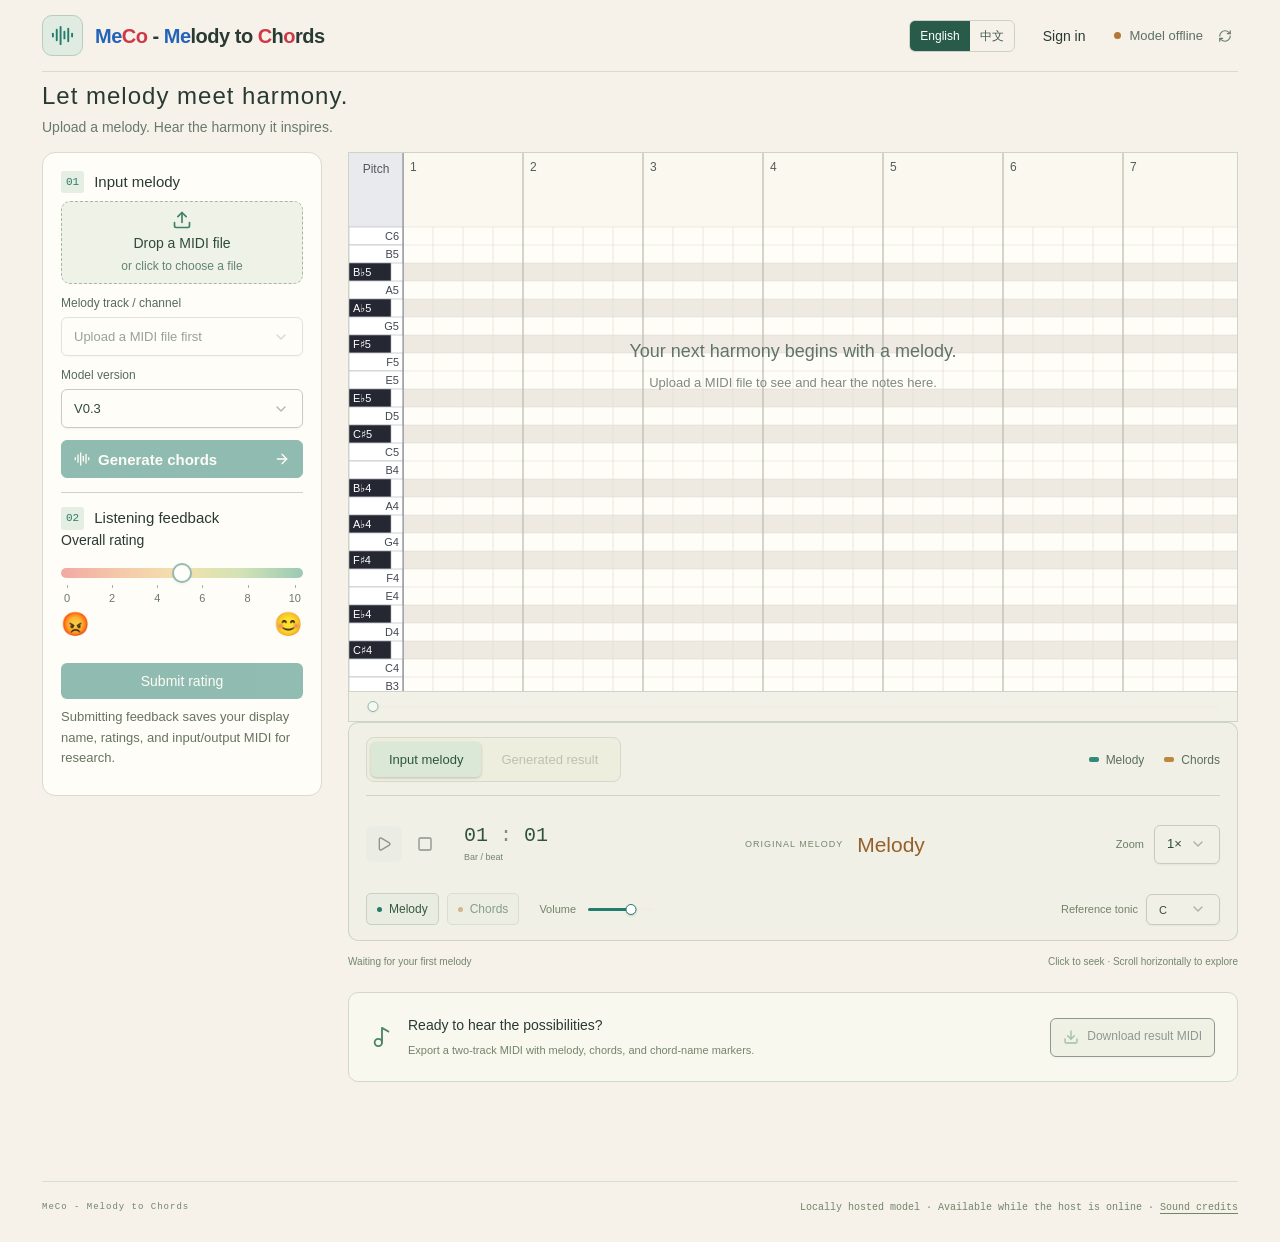
==== commit 19c18591: "Publish homepage and independent bilingual MECO" ====
--- a/meco/index.html
+++ b/meco/index.html
@@ -1,3 +1,3 @@
-<!doctype html><html lang="en"><head><meta charset="UTF-8"><meta name="viewport" content="width=device-width, initial-scale=1"><title>MECO · Melody to Harmony</title>  <script type="module" crossorigin src="/meco/assets/index-DtHHrHqE.js"></script>
+<!doctype html><html lang="en"><head><meta charset="UTF-8"><meta name="viewport" content="width=device-width, initial-scale=1"><title>MECO · Melody to Harmony</title>  <script type="module" crossorigin src="/meco/assets/index-votXpokh.js"></script>
   <link rel="stylesheet" crossorigin href="/meco/assets/index-CiW5b9nP.css">
 </head><body><div id="root"></div></body></html>
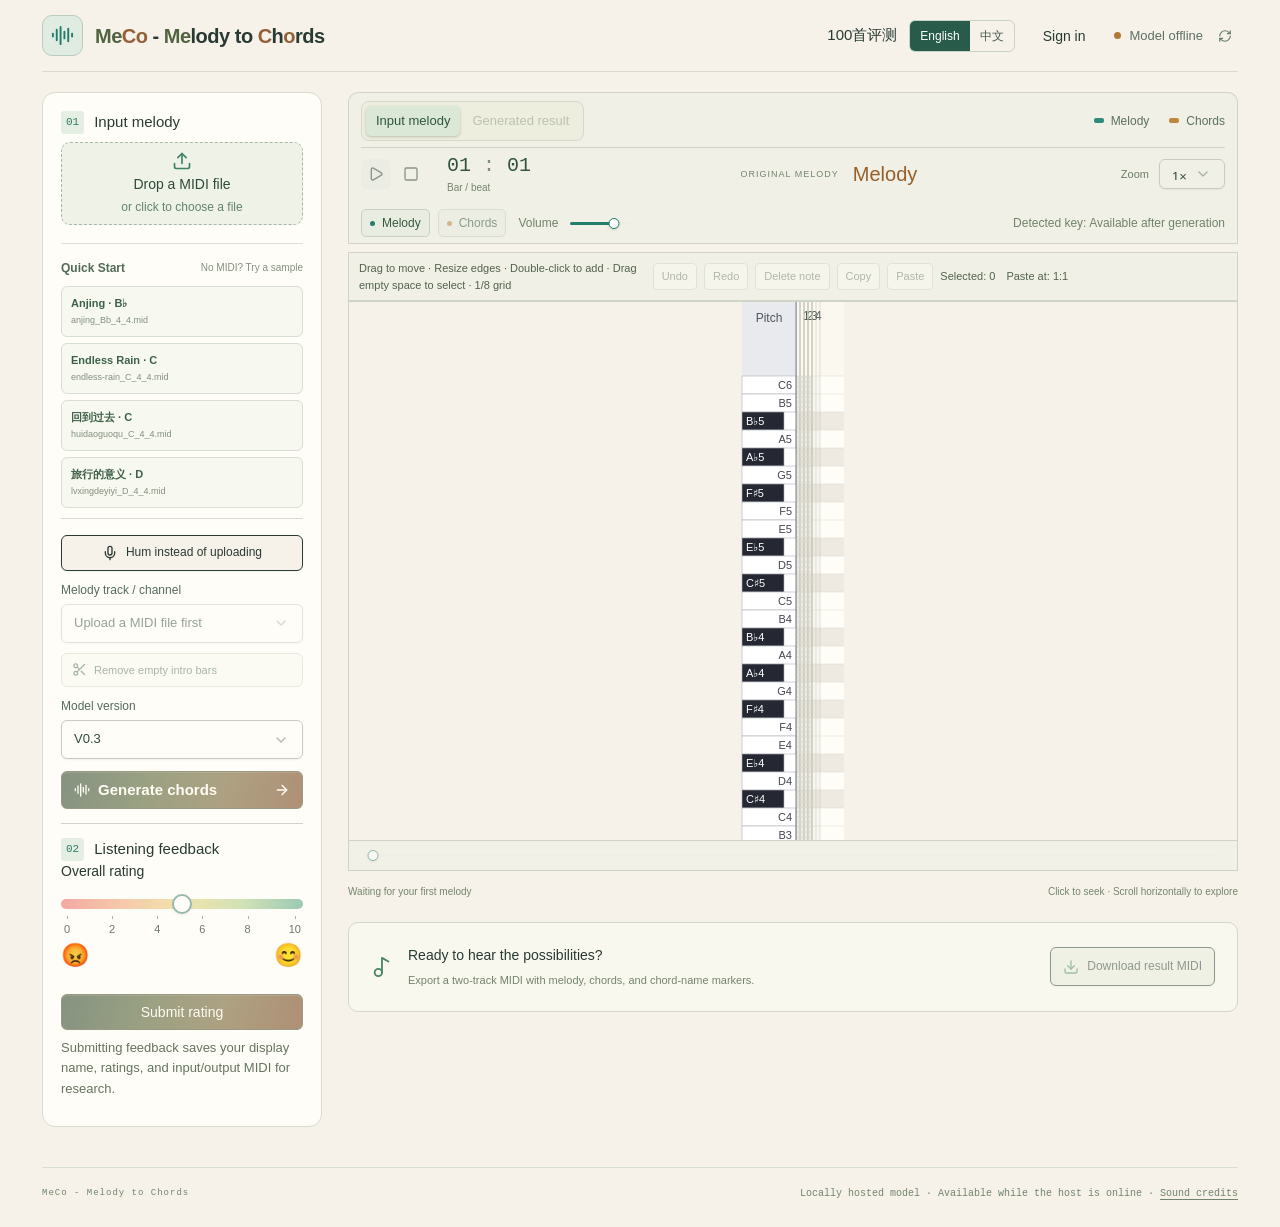
==== commit 9ea46a37: "Add nonblind validation100 listening evaluation and bar annotations" ====
--- a/meco/index.html
+++ b/meco/index.html
@@ -1,3 +1,20 @@
-<!doctype html><html lang="en"><head><meta charset="UTF-8"><meta name="viewport" content="width=device-width, initial-scale=1"><title>MECO · Melody to Harmony</title>  <script type="module" crossorigin src="/meco/assets/index-votXpokh.js"></script>
-  <link rel="stylesheet" crossorigin href="/meco/assets/index-CiW5b9nP.css">
-</head><body><div id="root"></div></body></html>
+<!doctype html><html lang="en"><head><meta charset="UTF-8"><meta name="viewport" content="width=device-width, initial-scale=1"><title>MeCo - Melody to Chords</title></head><body><div id="root"></div><script>// Stable entry point: resolve the current hashed assets without caching the manifest.
+(async () => {
+  try {
+    const response = await fetch('./release.json?t=' + Date.now(), {cache: 'no-store'});
+    if (!response.ok) throw new Error('Unable to load release');
+    const release = await response.json();
+    for (const href of release.css) {
+      const link = document.createElement('link'); link.rel = 'stylesheet'; link.href = href; document.head.append(link);
+    }
+    const script = document.createElement('script'); script.type = 'module'; script.src = release.js; document.head.append(script);
+    // Temporary diagnostic query strings never become the public sharing address.
+    if (location.search && window === window.top) {
+      const view = new URLSearchParams(location.search).get('view');
+      history.replaceState(null, '', location.pathname + (view === 'evaluate100' ? '?view=evaluate100' : '') + location.hash);
+    }
+  } catch (error) {
+    document.getElementById('root').textContent = 'Unable to load MeCo. Please refresh. / 加载失败，请刷新页面。';
+  }
+})();
+</script></body></html>
